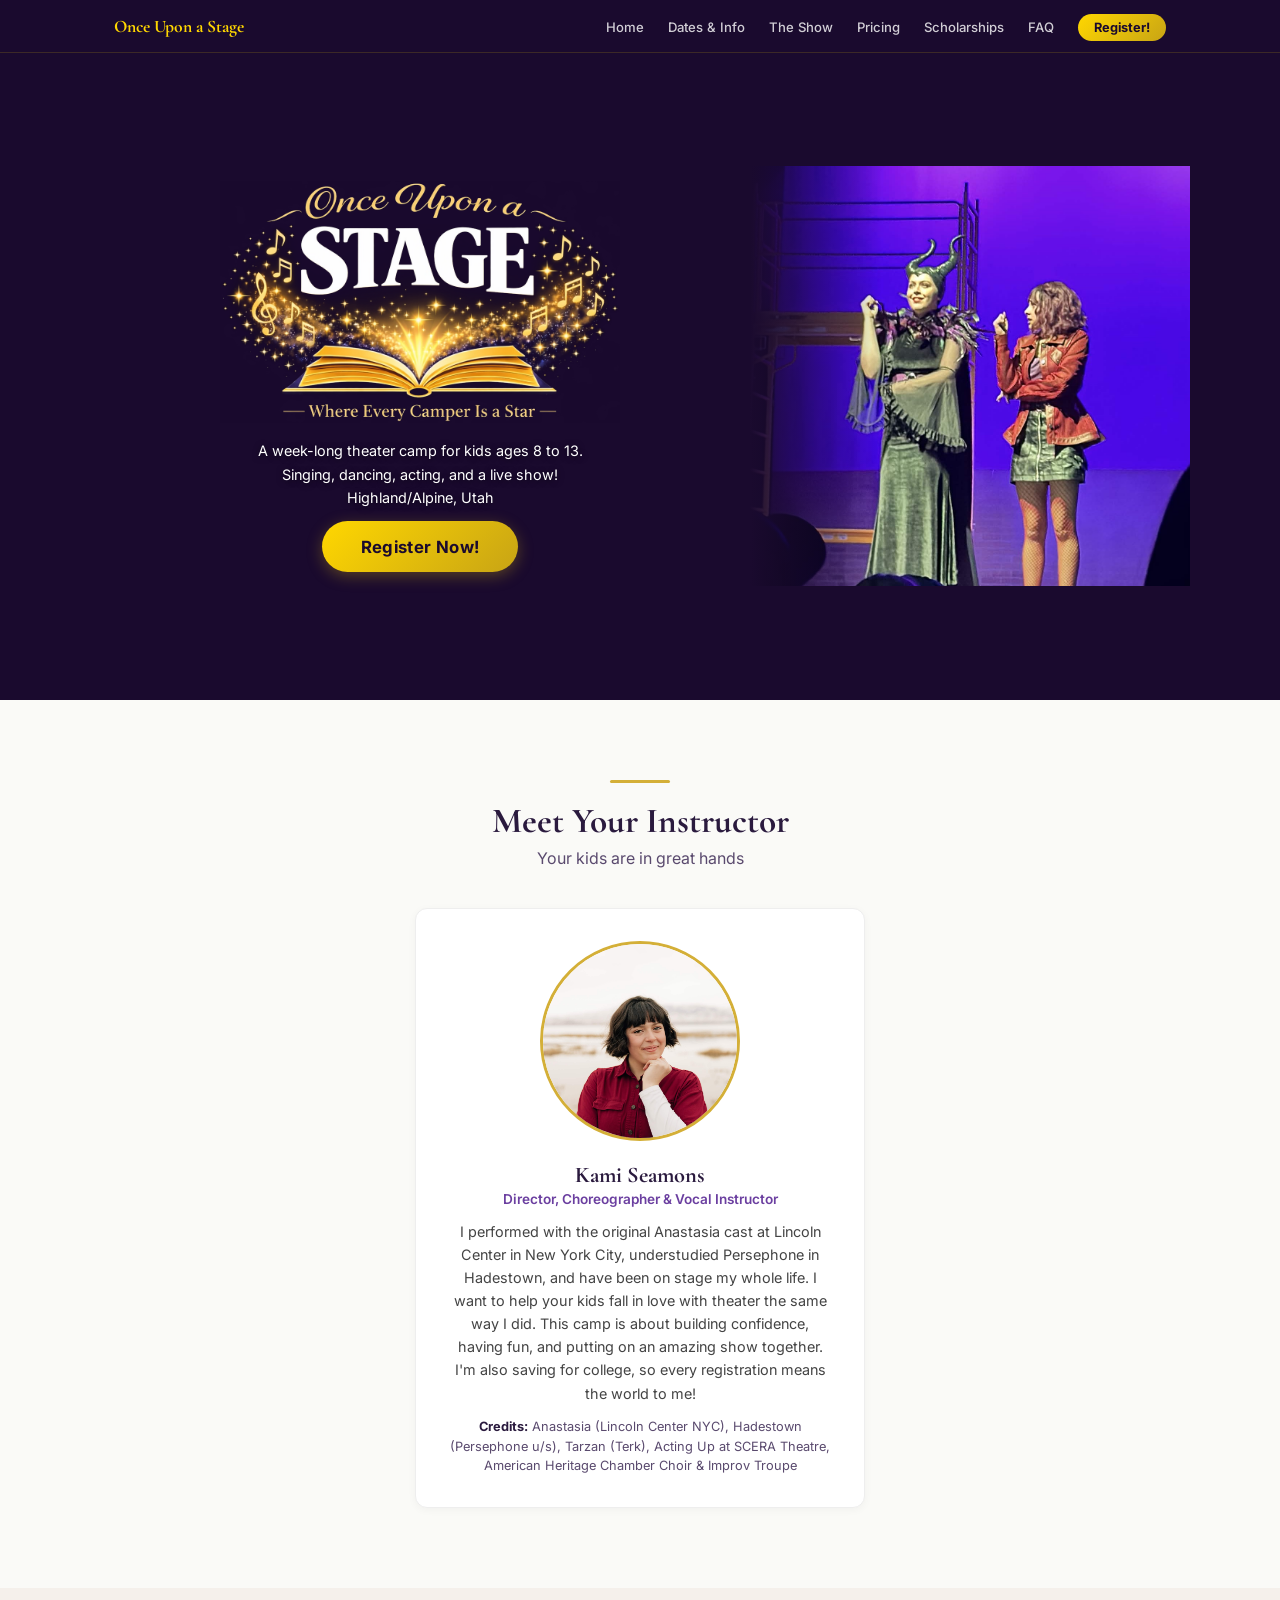
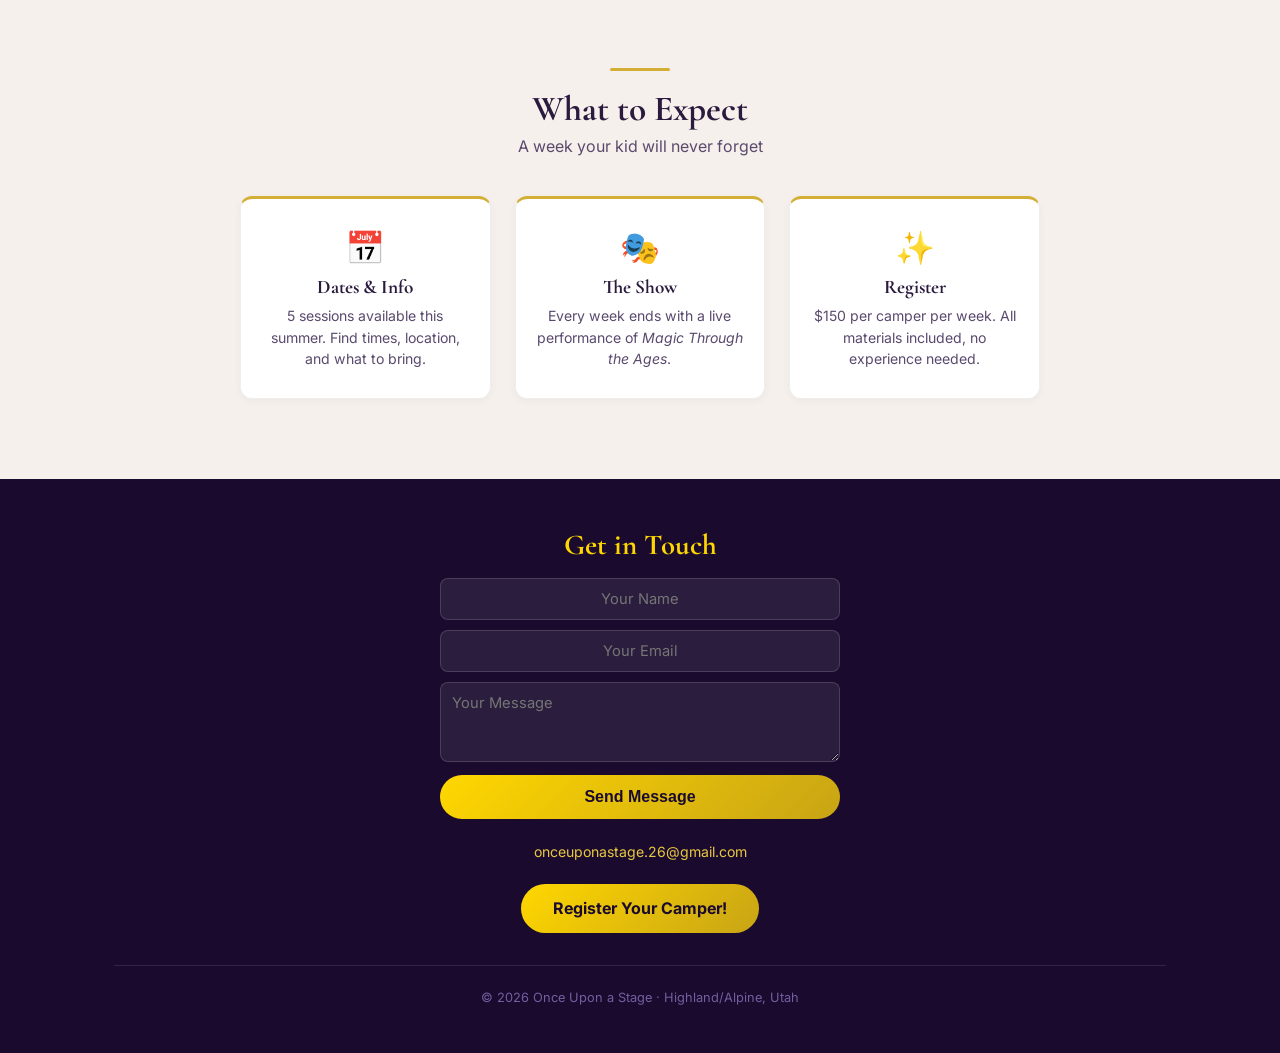
==== index.html @ 04fa3c26 "Add real forms: contact in footer, scholarship application" ====
<!DOCTYPE html>
<html lang="en">
<head>
<meta charset="UTF-8">
<meta name="viewport" content="width=device-width, initial-scale=1.0">
<title>Once Upon a Stage - Theater Camp for Kids</title>
<meta name="description" content="A week-long theater camp for kids ages 8-13 in Highland/Alpine, Utah. Singing, dancing, acting, and a live performance! Summer 2026.">
<link rel="icon" type="image/x-icon" href="/favicon.ico">
<link rel="apple-touch-icon" href="/apple-touch-icon.png">
<link rel="preconnect" href="https://fonts.googleapis.com">
<link rel="preconnect" href="https://fonts.gstatic.com" crossorigin>
<link href="https://fonts.googleapis.com/css2?family=Cormorant+Garamond:ital,wght@0,400;0,600;0,700;1,400&family=Inter:wght@400;500;600;700&display=swap" rel="stylesheet">
<link rel="stylesheet" href="styles.css">
</head>
<body>

<!-- NAV -->
<nav class="nav">
  <div class="nav-inner">
    <a href="index.html" class="nav-brand">Once Upon a Stage</a>
    <button class="nav-toggle" aria-label="Menu" onclick="document.querySelector('.nav-links').classList.toggle('open')">&#9776;</button>
    <ul class="nav-links"><li class="nav-close-li" style="display:none;"><button class="nav-close" onclick="document.querySelector('.nav-links').classList.remove('open')">&times;</button></li>
      <li><a href="index.html">Home</a></li>
      <li><a href="dates.html">Dates &amp; Info</a></li>
      <li><a href="show.html">The Show</a></li>
      <li><a href="register.html">Pricing</a></li>
      <li><a href="scholarships.html">Scholarships</a></li>
      <li><a href="faq.html">FAQ</a></li>
      <li><a href="https://forms.gle/SuDH2Sbjdi7FvH9w8" target="_blank" rel="noopener" class="nav-cta">Register!</a></li>
    </ul>
  </div>
</nav>

<!-- HERO -->
<section class="hero">
  <div class="hero-inner">
    <div class="hero-content">
      <img src="logo-v2.png" alt="Once Upon a Stage - Where Every Camper Is a Star" class="hero-logo">
      <p class="hero-subtitle">A week-long theater camp for kids ages 8 to 13.<br>Singing, dancing, acting, and a live show!<br>Highland/Alpine, Utah</p>
      <a href="https://forms.gle/SuDH2Sbjdi7FvH9w8" target="_blank" rel="noopener" class="btn-primary btn-gold">Register Now!</a>
    </div>
    <div class="hero-image"></div>
  </div>
</section>

<!-- MEET YOUR INSTRUCTORS -->
<section class="instructors-section" id="instructor">
  <div class="container">
    <hr class="section-rule">
    <h2 class="section-title">Meet Your Instructor</h2>
    <p class="section-subtitle">Your kids are in great hands</p>

    <div class="instructors-grid">
      <div class="instructor-card">
        <img src="kami.jpg" alt="Kami Seamons" class="instructor-photo">
        <h3>Kami Seamons</h3>
        <div class="headline">Director, Choreographer &amp; Vocal Instructor</div>
        <p class="bio">I performed with the original Anastasia cast at Lincoln Center in New York City, understudied Persephone in Hadestown, and have been on stage my whole life. I want to help your kids fall in love with theater the same way I did. This camp is about building confidence, having fun, and putting on an amazing show together. I'm also saving for college, so every registration means the world to me!</p>
        <p class="instructor-credits"><strong>Credits:</strong> Anastasia (Lincoln Center NYC), Hadestown (Persephone u/s), Tarzan (Terk), Acting Up at SCERA Theatre, American Heritage Chamber Choir &amp; Improv Troupe</p>
      </div>

    </div>
  </div>
</section>

<!-- OVERVIEW -->
<section class="overview-section">
  <div class="container">
    <hr class="section-rule">
    <h2 class="section-title">What to Expect</h2>
    <p class="section-subtitle">A week your kid will never forget</p>

    <div class="overview-grid">
      <a href="dates.html" class="overview-card">
        <div class="overview-icon">📅</div>
        <h3>Dates &amp; Info</h3>
        <p>5 sessions available this summer. Find times, location, and what to bring.</p>
      </a>
      <a href="show.html" class="overview-card">
        <div class="overview-icon">🎭</div>
        <h3>The Show</h3>
        <p>Every week ends with a live performance of <em>Magic Through the Ages</em>.</p>
      </a>
      <a href="register.html" class="overview-card">
        <div class="overview-icon">✨</div>
        <h3>Register</h3>
        <p>$150 per camper per week. All materials included, no experience needed.</p>
      </a>
    </div>
  </div>
</section>

<!-- FOOTER -->
<footer class="footer">
  <div class="container">
    <h2>Get in Touch</h2>

<form style="max-width:400px;margin:0 auto 1.5rem;" method="POST" action="https://formsubmit.co/onceuponastage.26@gmail.com">
      <input type="hidden" name="_subject" value="New Message - Once Upon a Stage">
      <input type="hidden" name="_next" value="https://kamistheater.com/success.html">
      <input type="hidden" name="_captcha" value="false">
      <input type="hidden" name="_template" value="table">
      <input type="text" name="name" placeholder="Your Name" required style="width:100%;padding:0.7rem;border:1px solid rgba(255,255,255,0.15);border-radius:8px;background:rgba(255,255,255,0.08);color:#fff;font-family:Inter,sans-serif;font-size:0.92rem;margin-bottom:0.6rem;text-align:center;">
      <input type="email" name="email" placeholder="Your Email" required style="width:100%;padding:0.7rem;border:1px solid rgba(255,255,255,0.15);border-radius:8px;background:rgba(255,255,255,0.08);color:#fff;font-family:Inter,sans-serif;font-size:0.92rem;margin-bottom:0.6rem;text-align:center;">
      <textarea name="message" placeholder="Your Message" required style="width:100%;padding:0.7rem;border:1px solid rgba(255,255,255,0.15);border-radius:8px;background:rgba(255,255,255,0.08);color:#fff;font-family:Inter,sans-serif;font-size:0.92rem;margin-bottom:0.6rem;min-height:80px;resize:vertical;"></textarea>
      <button type="submit" style="width:100%;padding:0.8rem;background:linear-gradient(135deg,var(--gold-glow),var(--gold));color:var(--purple-dark);font-weight:700;font-size:1rem;border:none;border-radius:50px;cursor:pointer;">Send Message</button>
    </form>
    <p style="font-size:0.88rem;"><a href="mailto:onceuponastage.26@gmail.com" style="color:var(--gold-light);text-decoration:none;">onceuponastage.26@gmail.com</a></p>

    <div class="footer-cta">
      <a href="https://forms.gle/SuDH2Sbjdi7FvH9w8" target="_blank" rel="noopener">Register Your Camper!</a>
    </div>
    <div class="footer-bottom">
      &copy; 2026 Once Upon a Stage &middot; Highland/Alpine, Utah
    </div>
  </div>
</footer>

<script>
  document.querySelectorAll('.nav-links a').forEach(a => {
    a.addEventListener('click', () => {
      document.querySelector('.nav-links').classList.remove('open');
    });
  });
</script>

</body>
</html>
---- styles.css ----
:root {
    --purple-dark: #1a0a2e;
    --purple-mid: #2d1b69;
    --purple-accent: #6b3fa0;
    --purple-light: #f3eef8;
    --gold: #c8a415;
    --gold-light: #e8c840;
    --gold-glow: #ffd700;
    --gold-muted: #d4af37;
    --cream: #FAFAF7;
    --cream-alt: #f5f0eb;
    --text-dark: #2a1a3e;
    --text-mid: #5a4a6e;
    --text-body: #444;
    --radius: 12px;
  }

  * { margin: 0; padding: 0; box-sizing: border-box; }
  html { scroll-behavior: smooth; }

  body {
    font-family: 'Inter', -apple-system, sans-serif;
    color: var(--text-body);
    background: var(--cream);
    overflow-x: hidden;
  }

  .container {
    max-width: 1100px;
    margin: 0 auto;
    padding: 0 24px;
  }

  /* ── NAV ── */
  .nav {
    position: sticky;
    top: 0;
    z-index: 100;
    background: var(--purple-dark);
    border-bottom: 1px solid rgba(255,215,0,0.15);
  }

  .nav-inner {
    max-width: 1100px;
    margin: 0 auto;
    padding: 0 24px;
    display: flex;
    align-items: center;
    justify-content: space-between;
    height: 52px;
  }

  .nav-brand {
    font-family: 'Cormorant Garamond', serif;
    font-size: 1.1rem;
    font-weight: 700;
    color: var(--gold-glow);
    text-decoration: none;
    white-space: nowrap;
  }

  .nav-links {
    display: flex;
    gap: 1.5rem;
    align-items: center;
    list-style: none;
  }

  .nav-links a {
    color: rgba(255,255,255,0.8);
    text-decoration: none;
    font-size: 0.82rem;
    font-weight: 500;
    transition: color 0.2s;
    white-space: nowrap;
  }

  .nav-links a:hover {
    color: var(--gold-glow);
  }

  .nav-links .nav-cta {
    background: linear-gradient(135deg, var(--gold-glow), var(--gold));
    color: var(--purple-dark);
    font-weight: 700;
    padding: 0.4rem 1rem;
    border-radius: 50px;
    font-size: 0.8rem;
  }

  .nav-links .nav-cta:hover {
    color: var(--purple-dark);
  }

  .nav-toggle {
    display: none;
    background: none;
    border: none;
    color: var(--gold-glow);
    font-size: 1.4rem;
    cursor: pointer;
    padding: 0.2rem;
  }

  .nav-overlay {
    display: none;
    position: fixed;
    inset: 0;
    background: rgba(0,0,0,0.7);
    z-index: 98;
  }

  .nav-overlay.open { display: block; }

  @media (max-width: 700px) {
    .nav-toggle { display: block; }

    .nav-links {
      display: none;
      position: fixed;
      top: 0;
      left: 0;
      right: 0;
      bottom: 0;
      background: rgba(26, 10, 46, 0.85);
      backdrop-filter: blur(8px);
      -webkit-backdrop-filter: blur(8px);
      flex-direction: column;
      justify-content: center;
      align-items: center;
      gap: 1.5rem;
      z-index: 99;
      padding: 2rem;
    }

    .nav-links.open { display: flex; }

    .nav-links a {
      font-family: 'Cormorant Garamond', serif;
      font-size: 1.6rem;
      font-weight: 700;
      color: var(--gold-glow);
      letter-spacing: 0.04em;
    }

    .nav-links a:hover {
      color: #fff;
    }

    .nav-links .nav-cta {
      font-family: 'Inter', sans-serif;
      font-size: 1.1rem;
      padding: 0.8rem 2rem;
      margin-top: 0.5rem;
    }

    .nav-close-li { display: block !important; }

    .nav-close {
      position: absolute;
      top: 1rem;
      right: 1.5rem;
      background: none;
      border: none;
      color: var(--gold-glow);
      font-size: 2rem;
      cursor: pointer;
    }
  }

  /* ── HERO ── */
  .hero {
    background: var(--purple-dark);
    overflow: hidden;
  }

  .hero-inner {
    max-width: 1100px;
    margin: 0 auto;
    display: flex;
    align-items: center;
    min-height: 420px;
  }

  .hero-content {
    flex: 1;
    padding: 3rem 2rem;
    text-align: center;
  }

  .hero-image {
    flex: 0 0 40%;
    min-height: 420px;
    background: url('hero-lights.jpg') center 20%/cover no-repeat;
    position: relative;
  }

  .hero-image::before {
    content: '';
    position: absolute;
    inset: 0;
    background: linear-gradient(to right, var(--purple-dark) 0%, transparent 30%);
  }

  .hero-logo {
    max-width: 400px;
    width: 85%;
    margin-bottom: 0.8rem;
  }

  .hero-subtitle {
    font-size: 0.9rem;
    color: #fff;
    text-shadow: 0 1px 6px rgba(0,0,0,0.6);
    max-width: 420px;
    margin: 0 auto 0.8rem;
    line-height: 1.6;
  }

  .btn-primary {
    display: inline-block;
    font-size: 1.05rem;
    font-weight: 700;
    padding: 0.95rem 2.4rem;
    border-radius: 50px;
    text-decoration: none;
    transition: transform 0.2s, box-shadow 0.2s, background 0.2s;
    letter-spacing: 0.02em;
  }

  .btn-gold {
    background: linear-gradient(135deg, var(--gold-glow) 0%, var(--gold) 100%);
    color: var(--purple-dark);
    box-shadow: 0 4px 15px rgba(200,164,21,0.35);
  }

  .btn-gold:hover {
    transform: translateY(-2px);
    box-shadow: 0 6px 25px rgba(200,164,21,0.45);
    background: linear-gradient(135deg, var(--gold-light) 0%, var(--gold-glow) 100%);
  }

  .btn-purple {
    background: var(--purple-mid);
    color: #fff;
    box-shadow: 0 4px 15px rgba(45,27,105,0.3);
  }

  .btn-purple:hover {
    transform: translateY(-2px);
    box-shadow: 0 6px 25px rgba(45,27,105,0.4);
    background: var(--purple-accent);
  }

  /* ── SECTION SHARED ── */
  section { padding: 5rem 0; }

  .section-rule {
    width: 60px;
    height: 3px;
    background: var(--gold-muted);
    margin: 0 auto 1rem;
    border: none;
    border-radius: 2px;
  }

  .section-title {
    font-family: 'Cormorant Garamond', serif;
    font-size: 2.2rem;
    font-weight: 700;
    color: var(--text-dark);
    text-align: center;
    margin-bottom: 0.4rem;
  }

  .section-subtitle {
    text-align: center;
    color: var(--text-mid);
    font-size: 1rem;
    margin-bottom: 2.5rem;
  }

  .section-cta {
    text-align: center;
    margin-top: 2.5rem;
  }

  /* ── MEET YOUR INSTRUCTORS ── */
  .instructors-section { background: var(--cream); }

  .instructors-grid {
    display: grid;
    grid-template-columns: 1fr;
    gap: 2rem;
    max-width: 450px;
    margin: 0 auto;
  }

  .instructor-card {
    background: #fff;
    border-radius: var(--radius);
    padding: 2rem;
    text-align: center;
    border: 1px solid #eee;
    box-shadow: 0 2px 8px rgba(0,0,0,0.04);
  }

  .instructor-photo {
    width: 200px;
    height: 200px;
    border-radius: 50%;
    border: 3px solid var(--gold-muted);
    margin: 0 auto 1rem;
    object-fit: cover;
    object-position: center 20%;
  }

  .instructor-photo-placeholder {
    width: 120px;
    height: 120px;
    border-radius: 50%;
    border: 3px solid var(--gold-muted);
    margin: 0 auto 1rem;
    background: var(--purple-light);
    display: flex;
    align-items: center;
    justify-content: center;
    font-size: 2.5rem;
    color: var(--purple-accent);
  }

  .instructor-card h3 {
    font-family: 'Cormorant Garamond', serif;
    font-size: 1.4rem;
    font-weight: 700;
    color: var(--text-dark);
    margin-bottom: 0.2rem;
  }

  .instructor-card .headline {
    font-size: 0.85rem;
    font-weight: 600;
    color: var(--purple-accent);
    margin-bottom: 0.8rem;
  }

  .instructor-card .bio {
    font-size: 0.9rem;
    color: var(--text-body);
    line-height: 1.6;
    margin-bottom: 0.8rem;
  }

  .instructor-credits {
    font-size: 0.8rem;
    color: var(--text-mid);
    line-height: 1.5;
  }

  .instructor-credits strong { color: var(--text-dark); }

  /* ── DATES ── */
  .dates-section {
    background: var(--purple-dark);
    color: #fff;
  }

  .dates-section .section-title { color: #fff; }
  .dates-section .section-subtitle { color: #c8b0e8; }

  .dates-grid {
    display: grid;
    grid-template-columns: repeat(5, 1fr);
    gap: 0.8rem;
    max-width: 950px;
    margin: 0 auto 2rem;
  }

  .date-card {
    background: rgba(255,255,255,0.06);
    border: 1px solid rgba(255,215,0,0.15);
    border-radius: var(--radius);
    padding: 1.1rem 0.8rem;
    text-align: center;
  }

  .date-card .session {
    font-size: 0.72rem;
    font-weight: 600;
    text-transform: uppercase;
    letter-spacing: 0.1em;
    color: var(--gold-light);
    margin-bottom: 0.3rem;
  }

  .date-card .dates {
    font-family: 'Cormorant Garamond', serif;
    font-size: 1.3rem;
    font-weight: 700;
    color: #fff;
    margin-bottom: 0.2rem;
  }

  .date-card .day-range {
    font-size: 0.82rem;
    color: #c8b0e8;
  }

  .spots {
    display: inline-block;
    margin-top: 0.5rem;
    font-size: 0.75rem;
    font-weight: 600;
    padding: 0.2rem 0.6rem;
    border-radius: 50px;
  }

  .spots.available {
    background: rgba(72,199,142,0.15);
    color: #48c78e;
    border: 1px solid rgba(72,199,142,0.3);
  }

  .spots.low {
    background: rgba(255,183,77,0.15);
    color: #ffb74d;
    border: 1px solid rgba(255,183,77,0.3);
  }

  .spots.full {
    background: rgba(255,99,99,0.15);
    color: #ff6363;
    border: 1px solid rgba(255,99,99,0.3);
  }

  .dates-info {
    text-align: center;
    color: #c8b0e8;
    font-size: 0.95rem;
    line-height: 1.7;
    margin-bottom: 2rem;
  }

  .dates-info strong { color: var(--gold-light); }

  .dates-section .section-cta { margin-top: 0; }

  /* ── WHAT THEY LEARN ── */
  .learn-section { background: var(--cream); }

  .learn-grid {
    display: grid;
    grid-template-columns: repeat(4, 1fr);
    gap: 1.5rem;
  }

  .learn-card {
    background: #fff;
    border-radius: var(--radius);
    padding: 1.8rem 1.2rem;
    text-align: center;
    border: 1px solid #eee;
    box-shadow: 0 2px 8px rgba(0,0,0,0.04);
    border-top: 3px solid var(--gold-muted);
  }

  .learn-icon {
    margin-bottom: 0.8rem;
    display: flex;
    justify-content: center;
  }

  .learn-icon svg {
    width: 48px;
    height: 48px;
  }

  .learn-card h3 {
    font-family: 'Cormorant Garamond', serif;
    font-size: 1.2rem;
    font-weight: 700;
    color: var(--text-dark);
    margin-bottom: 0.4rem;
  }

  .learn-card p {
    font-size: 0.88rem;
    color: var(--text-mid);
    line-height: 1.5;
  }

  /* ── THE SHOW ── */
  .show-section { background: var(--cream-alt); }

  .show-box {
    background: #fff;
    border-radius: 16px;
    padding: 2.5rem;
    text-align: center;
    box-shadow: 0 2px 12px rgba(0,0,0,0.05);
    max-width: 700px;
    margin: 0 auto;
    border: 1px solid #eee;
  }

  .show-box h3 {
    font-family: 'Cormorant Garamond', serif;
    font-size: 1.5rem;
    color: var(--text-dark);
    margin-bottom: 0.2rem;
  }

  .show-box .show-name {
    font-family: 'Cormorant Garamond', serif;
    font-style: italic;
    font-size: 1.8rem;
    font-weight: 700;
    color: var(--gold-muted);
    margin-bottom: 1rem;
    letter-spacing: 0.03em;
  }

  .show-box p {
    color: var(--text-body);
    line-height: 1.7;
    font-size: 0.95rem;
    margin-bottom: 1rem;
    max-width: 550px;
    margin-left: auto;
    margin-right: auto;
  }

  .show-songs {
    display: grid;
    grid-template-columns: repeat(3, auto);
    justify-content: center;
    gap: 0.5rem;
    margin-top: 1.2rem;
  }

  .show-songs-last-row {
    grid-column: 1 / -1;
    display: flex;
    justify-content: center;
    gap: 0.5rem;
  }

  .song-tag {
    background: var(--purple-light);
    color: var(--purple-accent);
    font-size: 0.8rem;
    font-weight: 600;
    padding: 0.4rem 0.9rem;
    border-radius: 50px;
    border: 1px solid rgba(107,63,160,0.15);
    white-space: nowrap;
  }

  /* ── PRICING ── */
  .pricing-section {
    background: var(--cream);
    text-align: center;
  }

  .price-box {
    background: #fff;
    border-radius: 16px;
    padding: 2.5rem;
    box-shadow: 0 2px 12px rgba(0,0,0,0.05);
    max-width: 480px;
    margin: 0 auto 2rem;
    border: 1px solid #eee;
    border-top: 3px solid var(--gold-muted);
  }

  .price-amount {
    font-family: 'Cormorant Garamond', serif;
    font-size: 4rem;
    font-weight: 700;
    color: var(--gold-muted);
    line-height: 1;
    margin-bottom: 0.3rem;
  }

  .price-per {
    font-size: 0.95rem;
    color: var(--text-mid);
    margin-bottom: 1.2rem;
  }

  .price-detail {
    font-size: 0.9rem;
    color: var(--text-body);
    background: var(--cream);
    padding: 0.8rem 1.2rem;
    border-radius: 8px;
    margin-bottom: 1.5rem;
    border: 1px solid #eee;
    line-height: 1.6;
  }

  .price-includes {
    text-align: center;
    list-style: none;
    margin-bottom: 1.5rem;
  }

  .price-includes li {
    font-size: 0.92rem;
    color: var(--text-body);
    padding: 0.4rem 0;
    padding-left: 1.5rem;
    position: relative;
  }

  .price-includes li::before {
    content: '\2713';
    position: absolute;
    left: 0;
    color: var(--gold-muted);
    font-weight: 700;
  }

  /* ── SCHOLARSHIPS ── */
  .scholarship-section { background: var(--cream); }

  .scholarship-box {
    background: #fff;
    border-radius: 16px;
    padding: 2.5rem;
    text-align: center;
    box-shadow: 0 2px 12px rgba(0,0,0,0.05);
    max-width: 650px;
    margin: 0 auto;
    border: 1px solid #eee;
    border-top: 3px solid var(--gold-muted);
  }

  .scholarship-box h3 {
    font-family: 'Cormorant Garamond', serif;
    font-size: 1.4rem;
    font-weight: 700;
    color: var(--text-dark);
    margin-bottom: 0.8rem;
  }

  .scholarship-box p {
    color: var(--text-body);
    line-height: 1.7;
    font-size: 0.95rem;
    margin-bottom: 1rem;
    max-width: 550px;
    margin-left: auto;
    margin-right: auto;
  }

  .scholarship-box .venmo-handle {
    font-weight: 700;
    color: var(--purple-accent);
    font-size: 1.05rem;
  }

  .scholarship-divider {
    width: 40px;
    height: 2px;
    background: var(--gold-muted);
    margin: 2rem auto;
    border: none;
  }

  .scholarship-form {
    max-width: 500px;
    margin: 0 auto;
    text-align: center;
  }

  .scholarship-form h3 {
    font-family: 'Cormorant Garamond', serif;
    font-size: 1.3rem;
    font-weight: 700;
    color: var(--text-dark);
    text-align: center;
    margin-bottom: 0.5rem;
  }

  .scholarship-form .form-note {
    text-align: center;
    font-size: 0.88rem;
    color: var(--text-mid);
    margin-bottom: 1.2rem;
    line-height: 1.5;
  }

  .scholarship-form label {
    display: block;
    font-size: 0.82rem;
    font-weight: 600;
    color: var(--text-dark);
    margin-bottom: 0.3rem;
  }

  .scholarship-form input,
  .scholarship-form select,
  .scholarship-form textarea {
    width: 100%;
    padding: 0.7rem 0.9rem;
    border: 1px solid #ddd;
    border-radius: 8px;
    background: #fff;
    color: var(--text-body);
    font-family: 'Inter', sans-serif;
    font-size: 0.92rem;
    margin-bottom: 0.8rem;
    transition: border-color 0.2s;
  }

  .scholarship-form input:focus,
  .scholarship-form select:focus,
  .scholarship-form textarea:focus {
    outline: none;
    border-color: var(--purple-accent);
  }

  .scholarship-form textarea {
    min-height: 80px;
    resize: vertical;
  }

  .scholarship-form button {
    display: inline-block;
    background: var(--purple-mid);
    color: #fff;
    font-size: 1rem;
    font-weight: 700;
    padding: 0.8rem 2rem;
    border-radius: 50px;
    border: none;
    cursor: pointer;
    transition: transform 0.2s, box-shadow 0.2s;
    box-shadow: 0 4px 15px rgba(45,27,105,0.3);
    width: 100%;
    margin-top: 0.3rem;
  }

  .scholarship-form button:hover {
    transform: translateY(-2px);
    box-shadow: 0 6px 25px rgba(45,27,105,0.4);
    background: var(--purple-accent);
  }

  .scholarship-form-fields {
    text-align: center;
    max-width: 400px;
    margin: 0 auto;
  }

  .scholarship-form-fields label {
    display: block;
    font-size: 0.82rem;
    font-weight: 600;
    color: var(--text-dark);
    margin-bottom: 0.3rem;
    text-align: center;
  }

  .scholarship-form-fields input,
  .scholarship-form-fields select,
  .scholarship-form-fields textarea {
    width: 100%;
    padding: 0.7rem 0.9rem;
    border: 1px solid #ddd;
    border-radius: 8px;
    background: #fff;
    color: var(--text-body);
    font-family: 'Inter', sans-serif;
    font-size: 0.92rem;
    margin-bottom: 0.8rem;
    text-align: center;
  }

  .scholarship-form-fields input:focus,
  .scholarship-form-fields select:focus,
  .scholarship-form-fields textarea:focus {
    outline: none;
    border-color: var(--purple-accent);
  }

  .scholarship-form-fields textarea {
    min-height: 80px;
    resize: vertical;
    text-align: left;
  }

  /* ── FAQ ── */
  .faq-section { background: var(--cream-alt); }

  .faq-list {
    max-width: 700px;
    margin: 0 auto;
  }

  .faq-item {
    border-bottom: 1px solid #e5e0d8;
    padding: 1.2rem 0;
  }

  .faq-item:last-child { border-bottom: none; }

  .faq-q {
    font-weight: 700;
    font-size: 1rem;
    color: var(--text-dark);
    cursor: pointer;
    display: flex;
    justify-content: space-between;
    align-items: center;
    user-select: none;
  }

  .faq-q::after {
    content: '+';
    font-size: 1.3rem;
    color: var(--gold-muted);
    font-weight: 700;
    transition: transform 0.2s;
    flex-shrink: 0;
    margin-left: 1rem;
  }

  .faq-item.open .faq-q::after { transform: rotate(45deg); }

  .faq-a {
    color: var(--text-body);
    line-height: 1.6;
    font-size: 0.92rem;
    max-height: 0;
    overflow: hidden;
    transition: max-height 0.3s ease, padding 0.3s ease;
  }

  .faq-item.open .faq-a {
    max-height: 300px;
    padding-top: 0.5rem;
  }

  /* ── FOOTER ── */
  .footer {
    background: var(--purple-dark);
    color: #fff;
    text-align: center;
    padding: 3rem 1.5rem;
  }

  .footer h2 {
    font-family: 'Cormorant Garamond', serif;
    font-size: 1.8rem;
    color: var(--gold-glow);
    margin-bottom: 1rem;
  }

  .footer p { color: #c8b0e8; font-size: 0.95rem; margin-bottom: 0.3rem; }
  .footer a { color: var(--gold-light); text-decoration: none; }
  .footer a:hover { text-decoration: underline; }

  .contact-form {
    max-width: 480px;
    margin: 0 auto 1.5rem;
    text-align: center;
  }

  .contact-form label {
    display: block;
    font-size: 0.82rem;
    font-weight: 600;
    color: var(--gold-light);
    margin-bottom: 0.3rem;
    letter-spacing: 0.03em;
  }

  .contact-form input,
  .contact-form textarea {
    width: 100%;
    padding: 0.7rem 0.9rem;
    border: 1px solid rgba(255,255,255,0.15);
    border-radius: 8px;
    background: rgba(255,255,255,0.08);
    color: #fff;
    font-family: 'Inter', sans-serif;
    font-size: 0.92rem;
    margin-bottom: 0.8rem;
    transition: border-color 0.2s;
  }

  .contact-form input:focus,
  .contact-form textarea:focus {
    outline: none;
    border-color: var(--gold-muted);
  }

  .contact-form input::placeholder,
  .contact-form textarea::placeholder {
    color: rgba(255,255,255,0.35);
  }

  .contact-form textarea {
    min-height: 100px;
    resize: vertical;
  }

  .contact-form button {
    display: inline-block;
    background: linear-gradient(135deg, var(--gold-glow) 0%, var(--gold) 100%);
    color: var(--purple-dark);
    font-size: 1rem;
    font-weight: 700;
    padding: 0.8rem 2rem;
    border-radius: 50px;
    border: none;
    cursor: pointer;
    transition: transform 0.2s, box-shadow 0.2s;
    box-shadow: 0 4px 15px rgba(200,164,21,0.3);
    width: 100%;
  }

  .contact-form button:hover {
    transform: translateY(-2px);
    box-shadow: 0 6px 25px rgba(200,164,21,0.4);
  }

  .footer-cta { margin-top: 1.5rem; }

  .footer-cta a {
    display: inline-block;
    background: linear-gradient(135deg, var(--gold-glow) 0%, var(--gold) 100%);
    color: var(--purple-dark);
    font-weight: 700;
    padding: 0.9rem 2rem;
    border-radius: 50px;
    text-decoration: none;
    transition: transform 0.2s;
  }

  .footer-cta a:hover { transform: translateY(-2px); }

  .footer-bottom {
    margin-top: 2rem;
    padding-top: 1.5rem;
    border-top: 1px solid rgba(255,255,255,0.1);
    font-size: 0.8rem;
    color: #7060a0;
  }

  /* ── OVERVIEW CARDS (Home page) ── */
  .overview-section { background: var(--cream-alt); }

  .overview-grid {
    display: grid;
    grid-template-columns: repeat(3, 1fr);
    gap: 1.5rem;
    max-width: 800px;
    margin: 0 auto;
  }

  .overview-card {
    background: #fff;
    border-radius: var(--radius);
    padding: 1.8rem 1.2rem;
    text-align: center;
    border: 1px solid #eee;
    box-shadow: 0 2px 8px rgba(0,0,0,0.04);
    border-top: 3px solid var(--gold-muted);
    text-decoration: none;
    color: inherit;
    transition: transform 0.2s, box-shadow 0.2s;
  }

  .overview-card:hover {
    transform: translateY(-3px);
    box-shadow: 0 6px 20px rgba(0,0,0,0.08);
  }

  .overview-card h3 {
    font-family: 'Cormorant Garamond', serif;
    font-size: 1.2rem;
    font-weight: 700;
    color: var(--text-dark);
    margin-bottom: 0.4rem;
  }

  .overview-card p {
    font-size: 0.88rem;
    color: var(--text-mid);
    line-height: 1.5;
  }

  .overview-icon {
    font-size: 2rem;
    margin-bottom: 0.5rem;
  }

  /* ── MOBILE ── */
  @media (max-width: 800px) {
    .learn-grid { grid-template-columns: 1fr 1fr; }
    .show-songs { grid-template-columns: repeat(2, auto); }
    .overview-grid { grid-template-columns: 1fr; max-width: 350px; }
  }

  @media (max-width: 700px) {
    .hero-inner { flex-direction: column-reverse; min-height: auto; }
    .hero-image { flex: none; width: 100%; height: 300px; background-position: center 25%; }
    .hero-image::before { background: linear-gradient(to top, var(--purple-dark) 0%, transparent 40%); }
    .hero-content { padding: 2rem 1rem 2.5rem; }
    section { padding: 3.5rem 0; }
    .show-box { padding: 1.5rem; }
    .price-box { padding: 1.5rem; }
  }

  @media (max-width: 520px) {
    .dates-grid { grid-template-columns: 1fr 1fr; max-width: 340px; margin-left: auto; margin-right: auto; }
    .learn-grid { grid-template-columns: 1fr; max-width: 350px; margin-left: auto; margin-right: auto; }
    .show-songs { grid-template-columns: 1fr; }
    .show-songs-last-row { flex-direction: column; align-items: center; }
  }
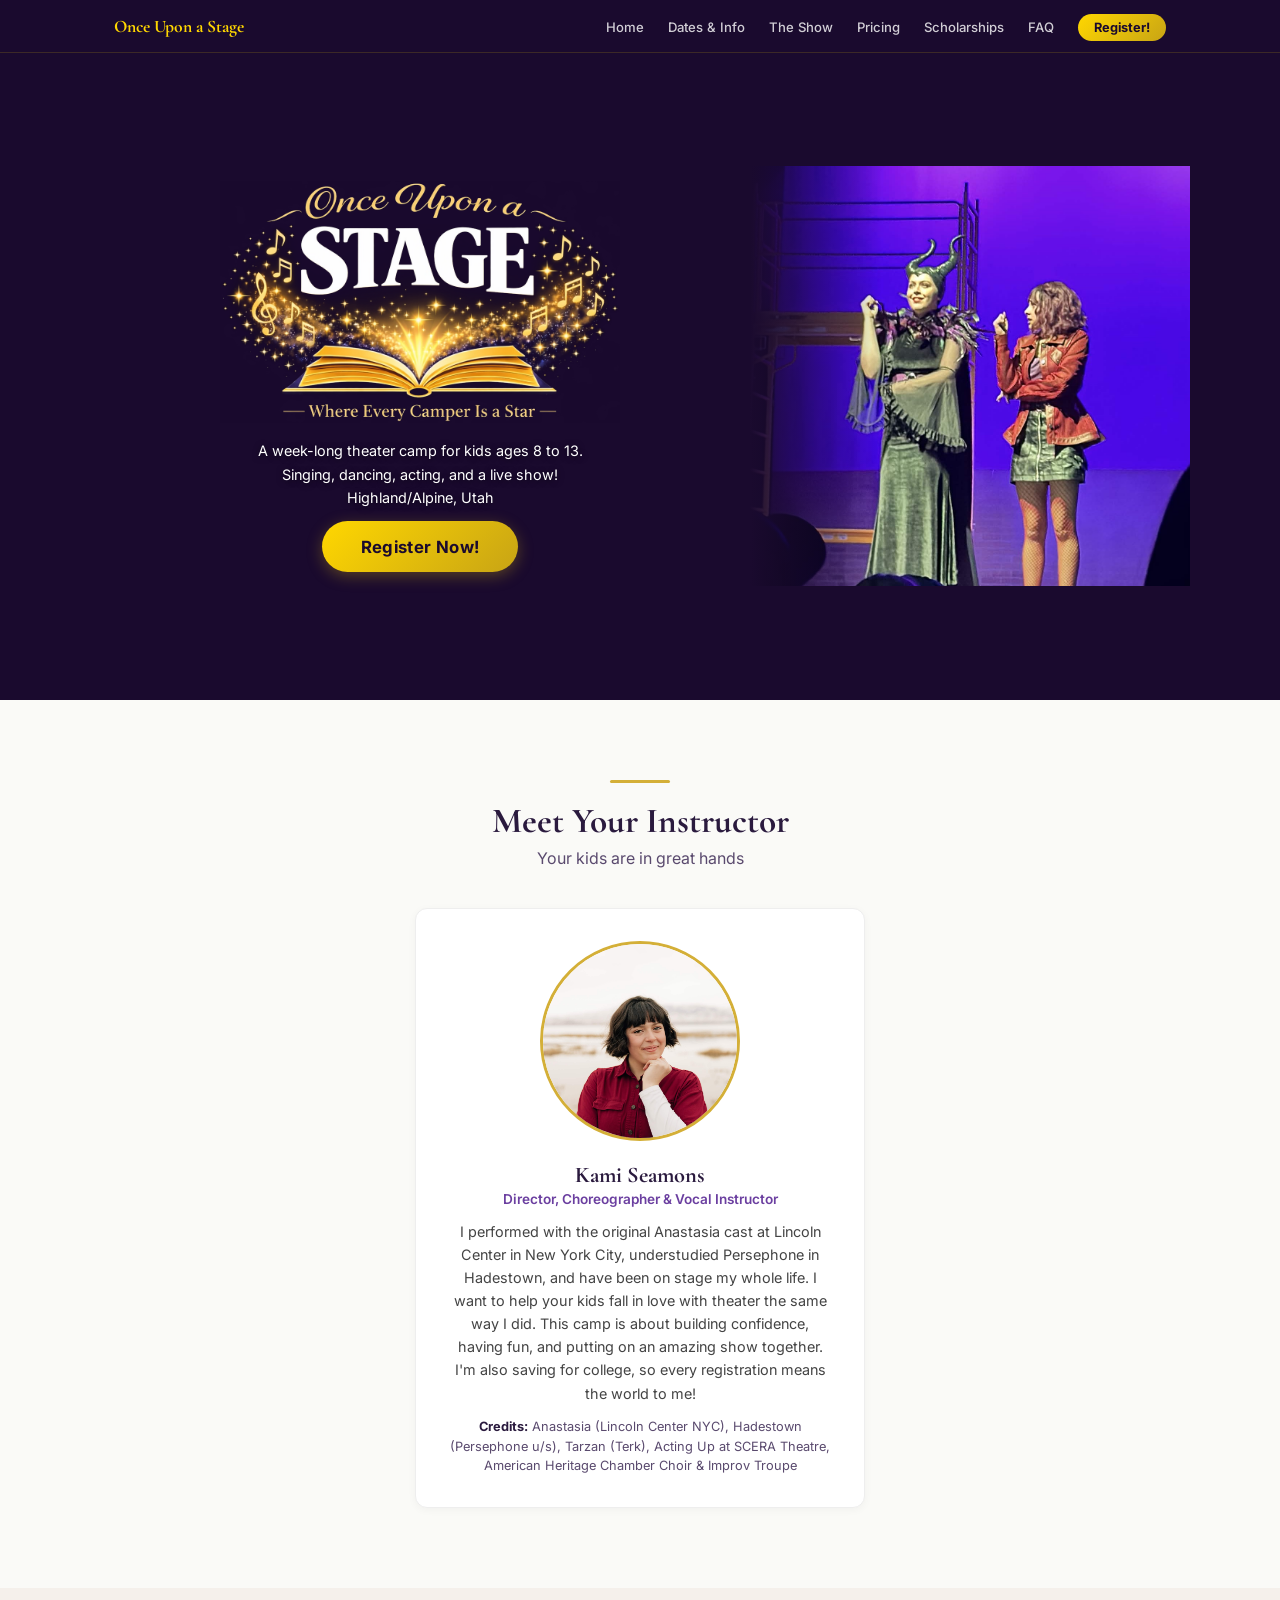
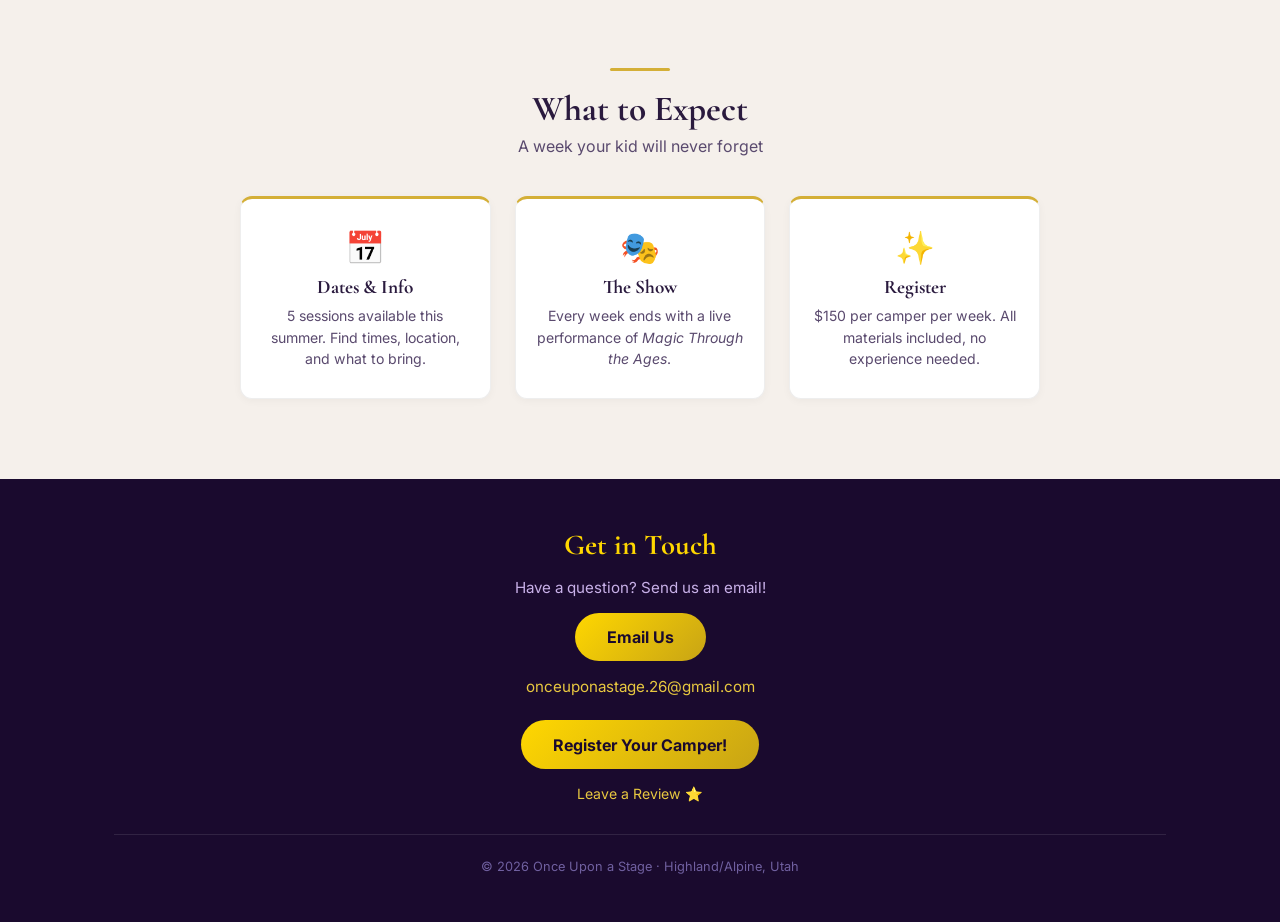
==== commit 19afbf44: "Remove broken formsubmit, email buttons for now, add Leave a Review" ====
--- a/index.html
+++ b/index.html
@@ -95,21 +95,15 @@
   <div class="container">
     <h2>Get in Touch</h2>
 
-<form style="max-width:400px;margin:0 auto 1.5rem;" method="POST" action="https://formsubmit.co/onceuponastage.26@gmail.com">
-      <input type="hidden" name="_subject" value="New Message - Once Upon a Stage">
-      <input type="hidden" name="_next" value="https://kamistheater.com/success.html">
-      <input type="hidden" name="_captcha" value="false">
-      <input type="hidden" name="_template" value="table">
-      <input type="text" name="name" placeholder="Your Name" required style="width:100%;padding:0.7rem;border:1px solid rgba(255,255,255,0.15);border-radius:8px;background:rgba(255,255,255,0.08);color:#fff;font-family:Inter,sans-serif;font-size:0.92rem;margin-bottom:0.6rem;text-align:center;">
-      <input type="email" name="email" placeholder="Your Email" required style="width:100%;padding:0.7rem;border:1px solid rgba(255,255,255,0.15);border-radius:8px;background:rgba(255,255,255,0.08);color:#fff;font-family:Inter,sans-serif;font-size:0.92rem;margin-bottom:0.6rem;text-align:center;">
-      <textarea name="message" placeholder="Your Message" required style="width:100%;padding:0.7rem;border:1px solid rgba(255,255,255,0.15);border-radius:8px;background:rgba(255,255,255,0.08);color:#fff;font-family:Inter,sans-serif;font-size:0.92rem;margin-bottom:0.6rem;min-height:80px;resize:vertical;"></textarea>
-      <button type="submit" style="width:100%;padding:0.8rem;background:linear-gradient(135deg,var(--gold-glow),var(--gold));color:var(--purple-dark);font-weight:700;font-size:1rem;border:none;border-radius:50px;cursor:pointer;">Send Message</button>
-    </form>
-    <p style="font-size:0.88rem;"><a href="mailto:onceuponastage.26@gmail.com" style="color:var(--gold-light);text-decoration:none;">onceuponastage.26@gmail.com</a></p>
+    <p style="color:#c8b0e8;font-size:0.95rem;margin-bottom:1rem;">Have a question? Send us an email!</p>
+    <a href="mailto:onceuponastage.26@gmail.com?subject=Question%20about%20Once%20Upon%20a%20Stage" style="display:inline-block;background:linear-gradient(135deg,var(--gold-glow),var(--gold));color:var(--purple-dark);font-weight:700;padding:0.9rem 2rem;border-radius:50px;text-decoration:none;font-size:1rem;margin-bottom:0.5rem;">Email Us</a>
+    <p style="margin-top:0.5rem;"><a href="mailto:onceuponastage.26@gmail.com" style="color:var(--gold-light);text-decoration:none;">onceuponastage.26@gmail.com</a></p>
 
     <div class="footer-cta">
       <a href="https://forms.gle/SuDH2Sbjdi7FvH9w8" target="_blank" rel="noopener">Register Your Camper!</a>
     </div>
+    <p style="margin-top:1rem;font-size:0.88rem;"><a href="mailto:onceuponastage.26@gmail.com?subject=Review%20-%20Once%20Upon%20a%20Stage" style="color:var(--gold-light);text-decoration:none;">Leave a Review ⭐</a></p>
+
     <div class="footer-bottom">
       &copy; 2026 Once Upon a Stage &middot; Highland/Alpine, Utah
     </div>
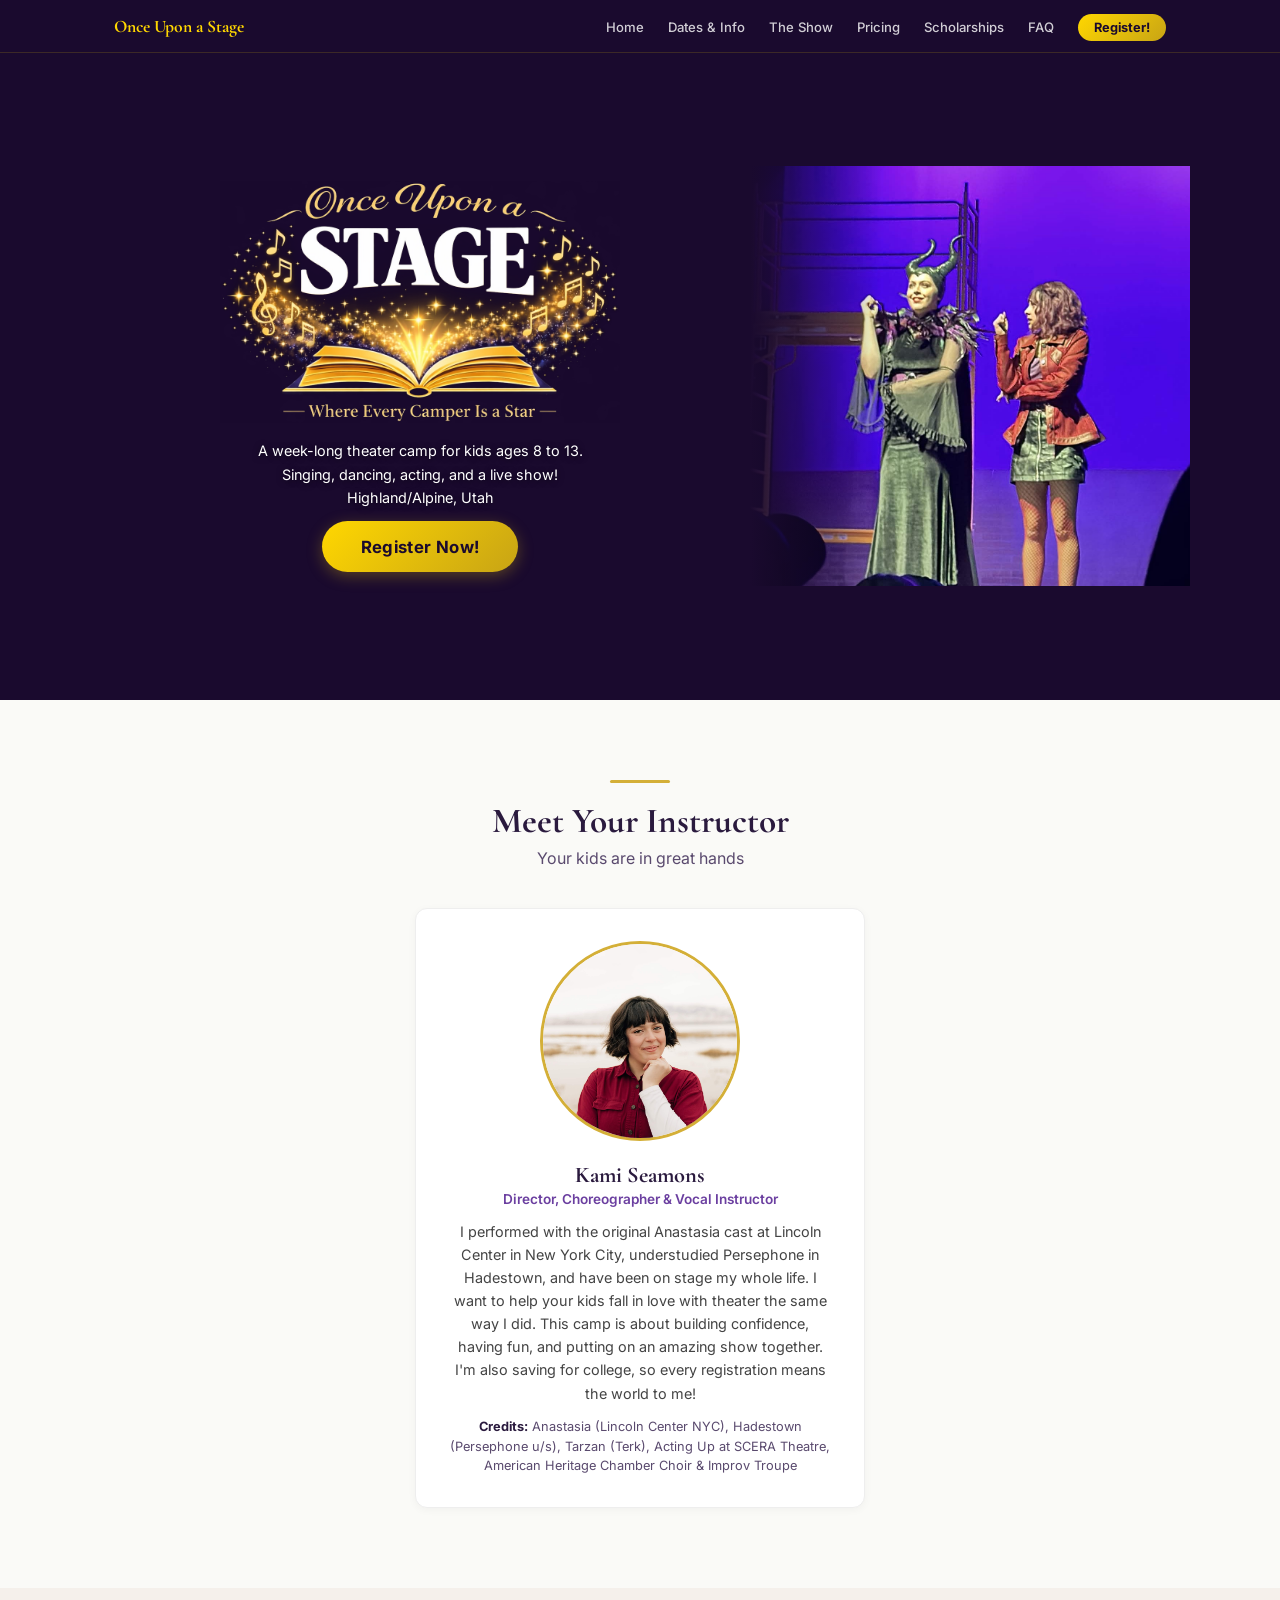
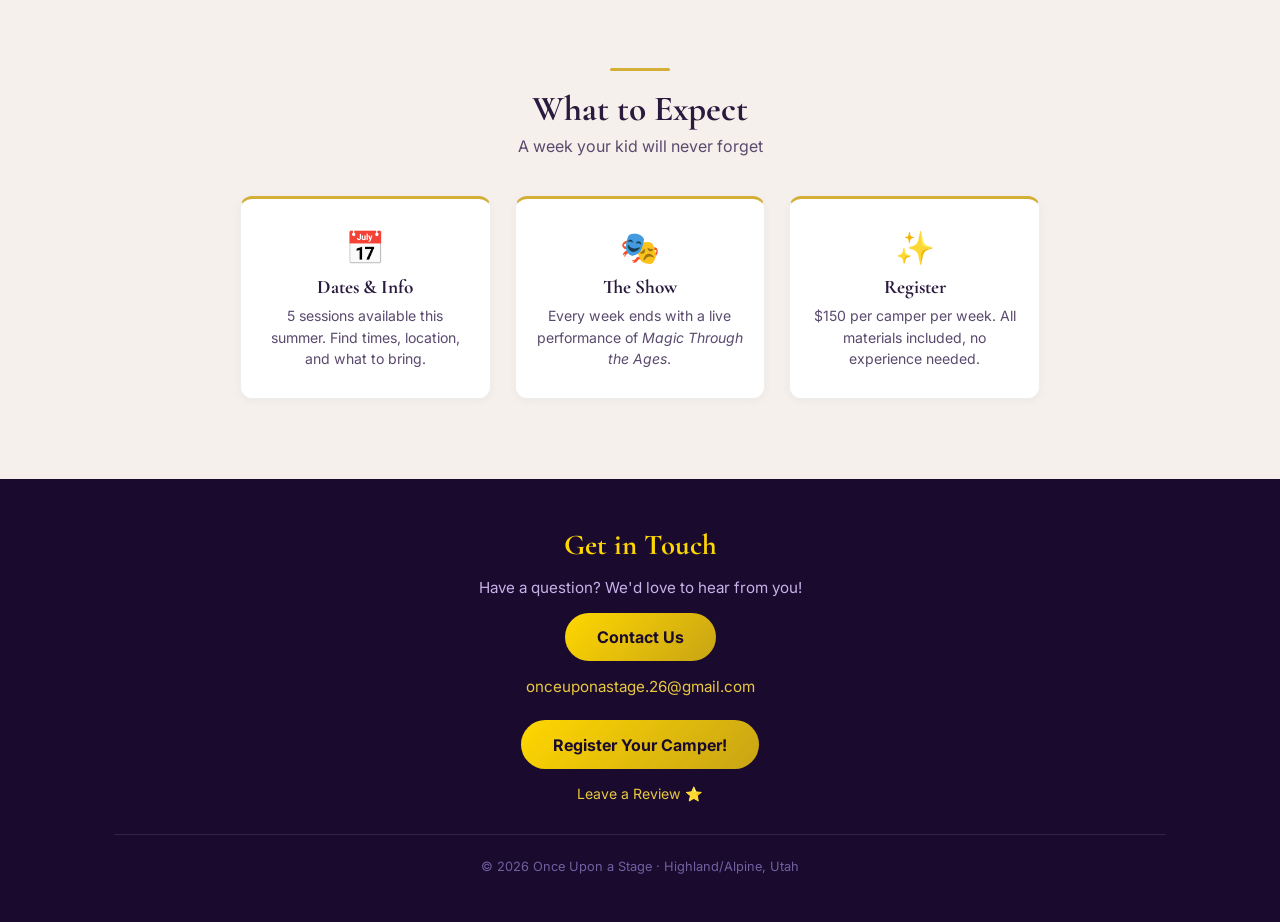
==== commit f4f293ee: "Google Forms: contact, scholarship, and review links" ====
--- a/index.html
+++ b/index.html
@@ -95,14 +95,14 @@
   <div class="container">
     <h2>Get in Touch</h2>
 
-    <p style="color:#c8b0e8;font-size:0.95rem;margin-bottom:1rem;">Have a question? Send us an email!</p>
-    <a href="mailto:onceuponastage.26@gmail.com?subject=Question%20about%20Once%20Upon%20a%20Stage" style="display:inline-block;background:linear-gradient(135deg,var(--gold-glow),var(--gold));color:var(--purple-dark);font-weight:700;padding:0.9rem 2rem;border-radius:50px;text-decoration:none;font-size:1rem;margin-bottom:0.5rem;">Email Us</a>
+    <p style="color:#c8b0e8;font-size:0.95rem;margin-bottom:1rem;">Have a question? We'd love to hear from you!</p>
+    <a href="https://forms.gle/LcSS1Jv2EmkgkbcQ7" target="_blank" rel="noopener" style="display:inline-block;background:linear-gradient(135deg,var(--gold-glow),var(--gold));color:var(--purple-dark);font-weight:700;padding:0.9rem 2rem;border-radius:50px;text-decoration:none;font-size:1rem;margin-bottom:0.5rem;">Contact Us</a>
     <p style="margin-top:0.5rem;"><a href="mailto:onceuponastage.26@gmail.com" style="color:var(--gold-light);text-decoration:none;">onceuponastage.26@gmail.com</a></p>
 
     <div class="footer-cta">
       <a href="https://forms.gle/SuDH2Sbjdi7FvH9w8" target="_blank" rel="noopener">Register Your Camper!</a>
     </div>
-    <p style="margin-top:1rem;font-size:0.88rem;"><a href="mailto:onceuponastage.26@gmail.com?subject=Review%20-%20Once%20Upon%20a%20Stage" style="color:var(--gold-light);text-decoration:none;">Leave a Review ⭐</a></p>
+    <p style="margin-top:1rem;font-size:0.88rem;"><a href="https://forms.gle/nU7vLeLa5uCGHQM56" target="_blank" rel="noopener" style="color:var(--gold-light);text-decoration:none;">Leave a Review ⭐</a></p>
 
     <div class="footer-bottom">
       &copy; 2026 Once Upon a Stage &middot; Highland/Alpine, Utah
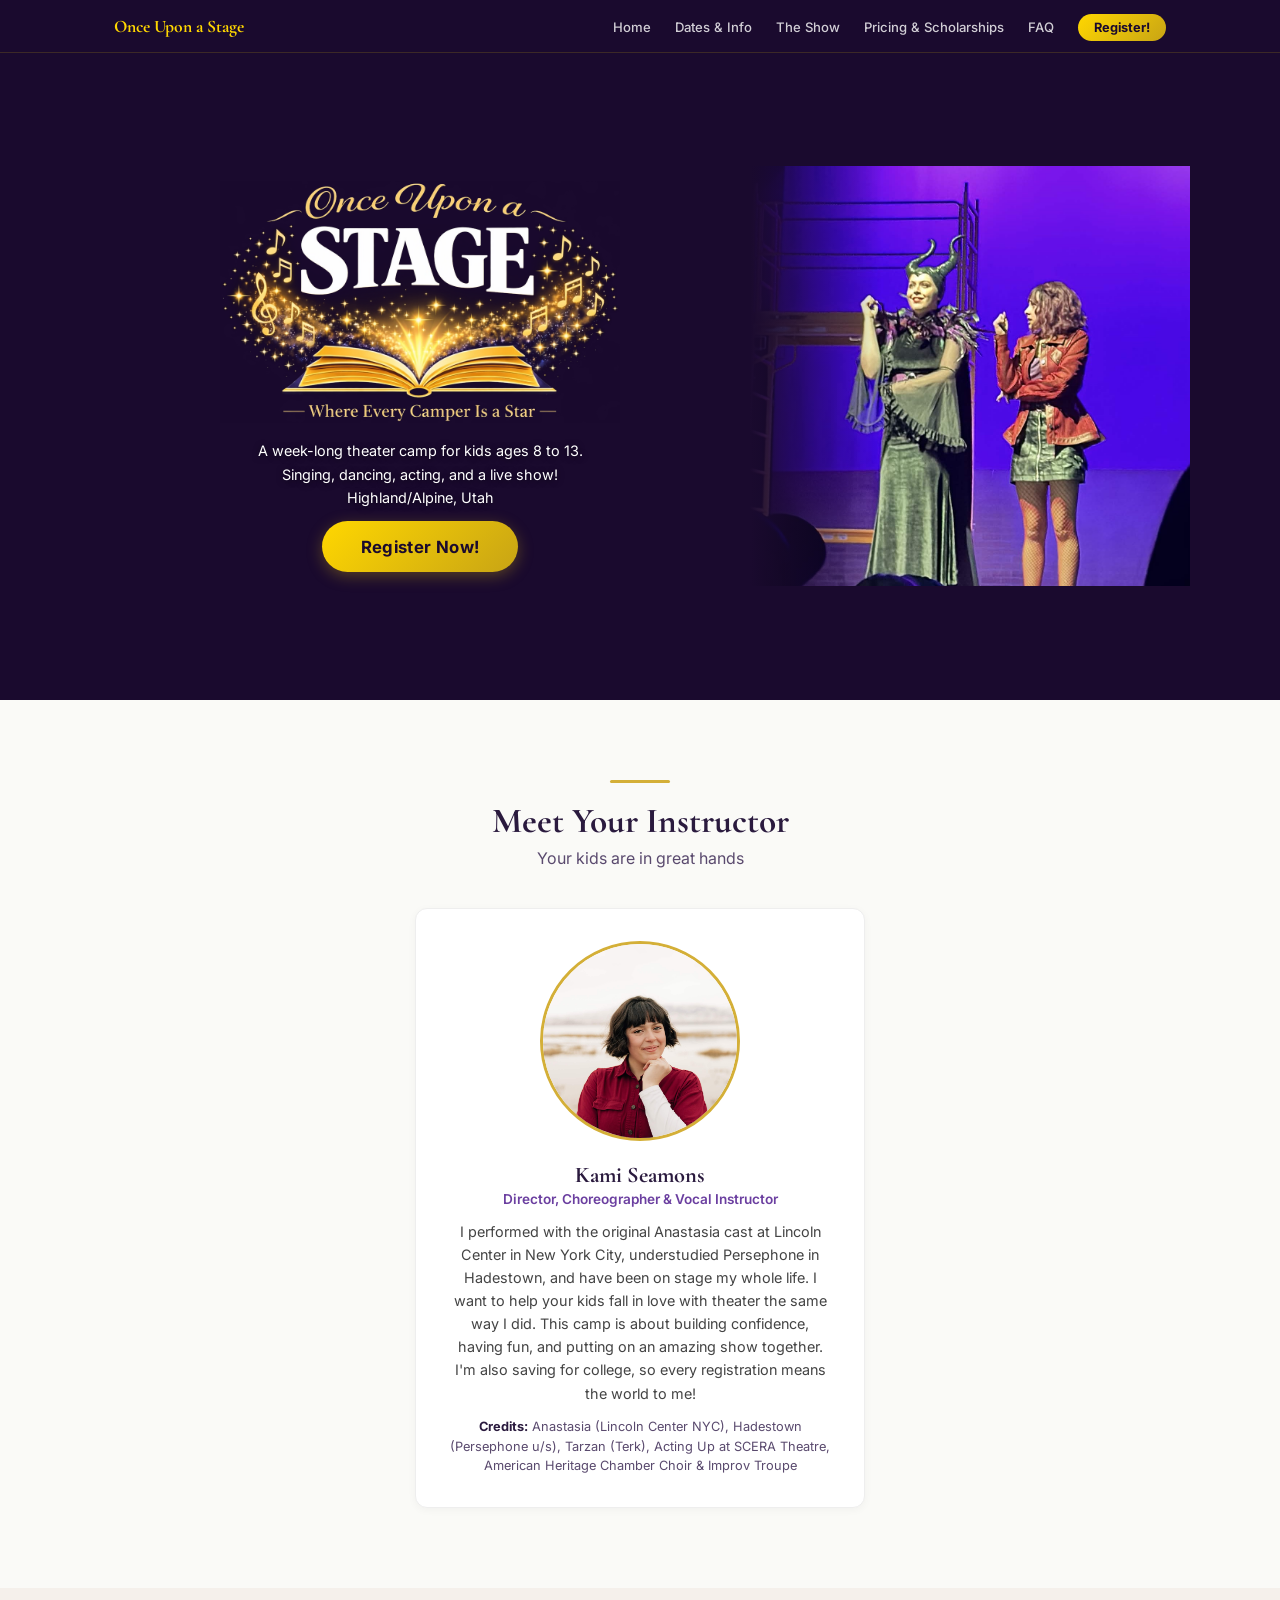
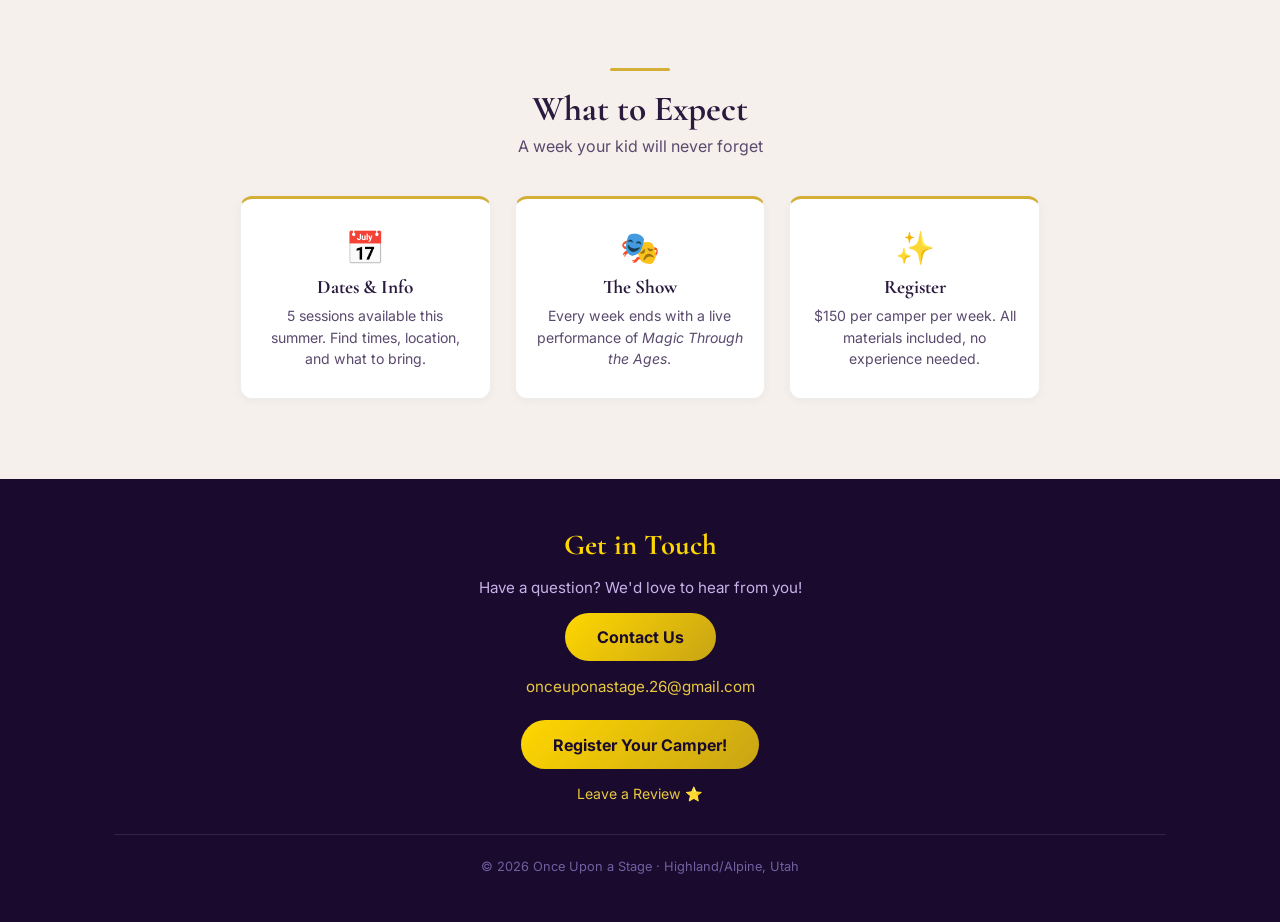
==== commit 0ba2ca9f: "Merge pricing and scholarships into one page, update nav" ====
--- a/index.html
+++ b/index.html
@@ -23,9 +23,8 @@
       <li><a href="index.html">Home</a></li>
       <li><a href="dates.html">Dates &amp; Info</a></li>
       <li><a href="show.html">The Show</a></li>
-      <li><a href="register.html">Pricing</a></li>
-      <li><a href="scholarships.html">Scholarships</a></li>
-      <li><a href="faq.html">FAQ</a></li>
+      <li><a href="register.html">Pricing &amp; Scholarships</a></li>
+            <li><a href="faq.html">FAQ</a></li>
       <li><a href="https://forms.gle/SuDH2Sbjdi7FvH9w8" target="_blank" rel="noopener" class="nav-cta">Register!</a></li>
     </ul>
   </div>
--- a/styles.css
+++ b/styles.css
@@ -23,6 +23,13 @@
     color: var(--text-body);
     background: var(--cream);
     overflow-x: hidden;
+    display: flex;
+    flex-direction: column;
+    min-height: 100vh;
+  }
+
+  .footer {
+    margin-top: auto;
   }
 
   .container {
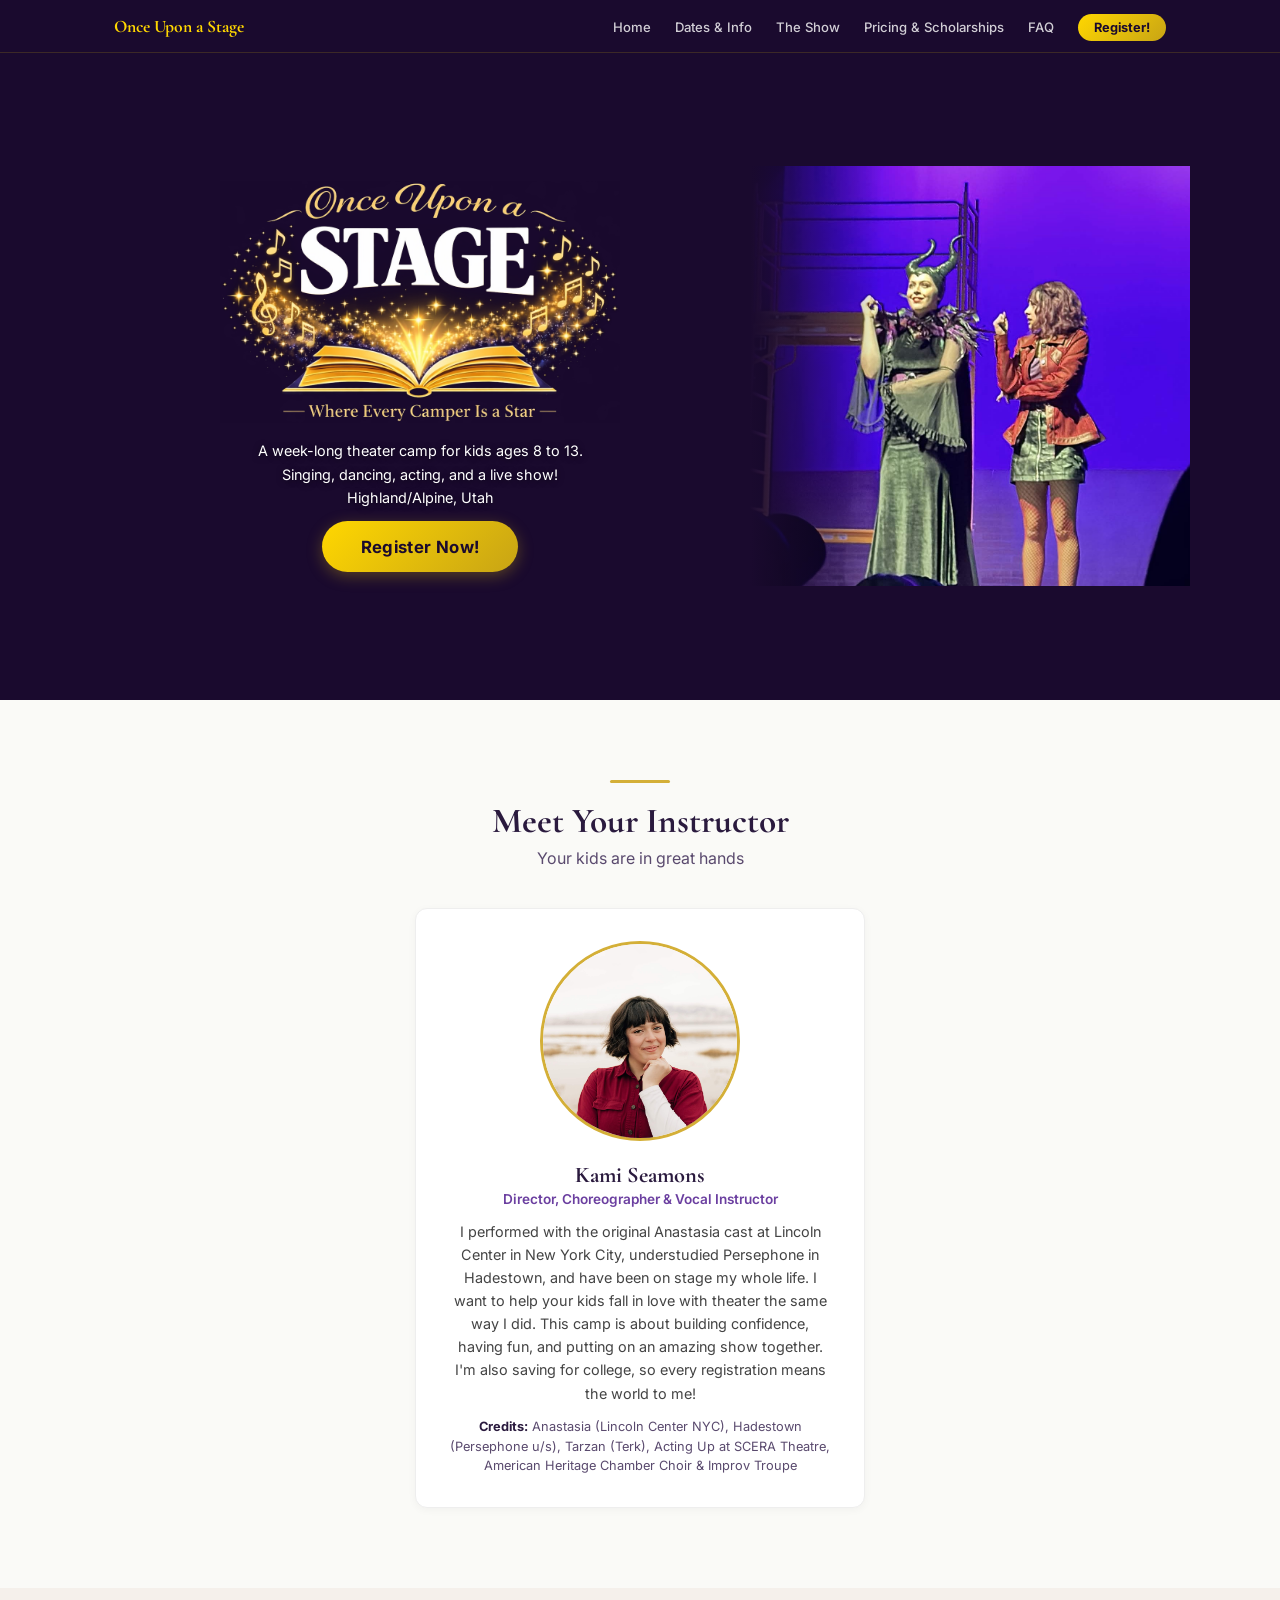
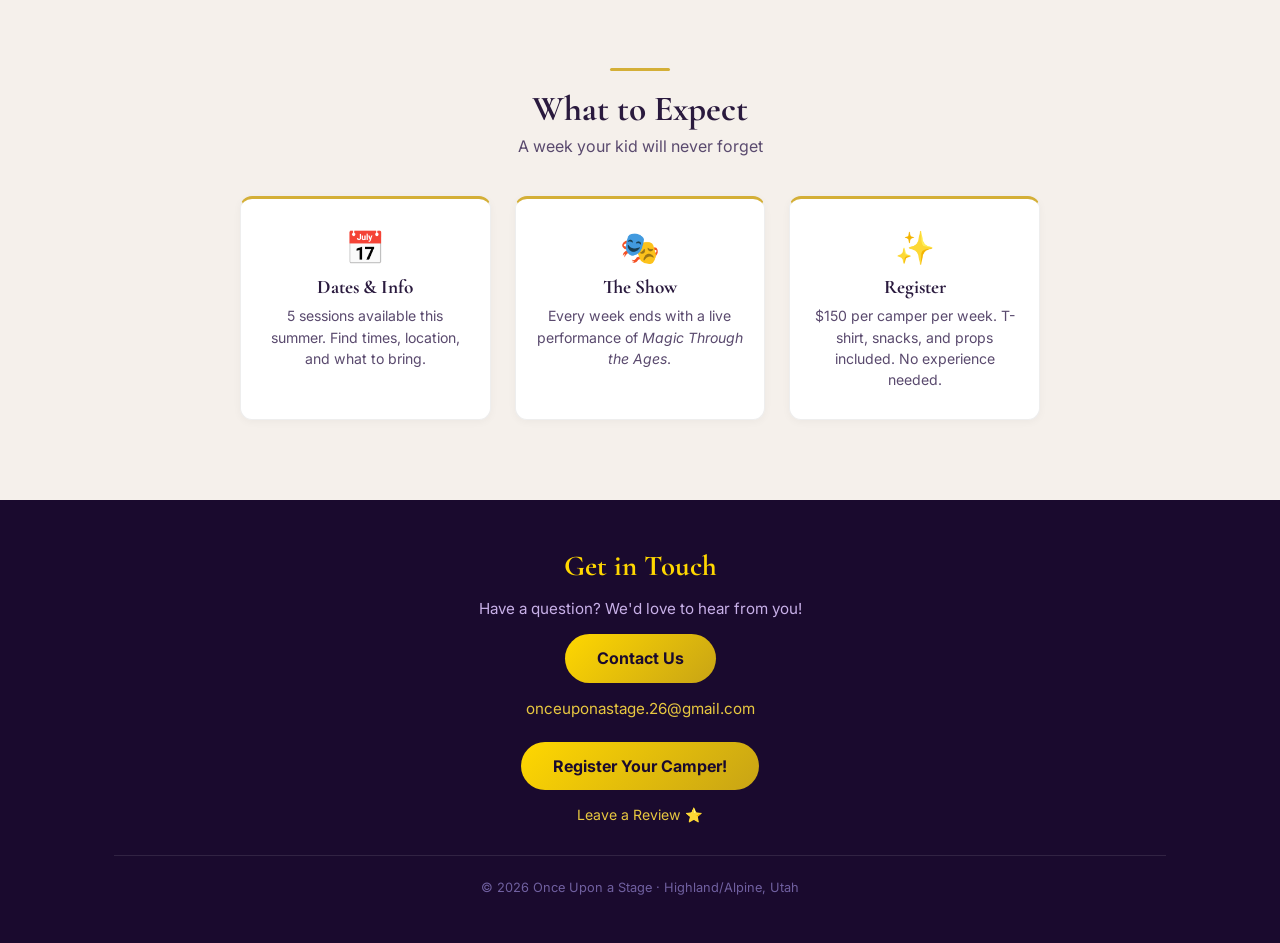
==== commit c1c56aee: "Fix materials wording, add early bird + sibling discounts" ====
--- a/index.html
+++ b/index.html
@@ -83,7 +83,7 @@
       <a href="register.html" class="overview-card">
         <div class="overview-icon">✨</div>
         <h3>Register</h3>
-        <p>$150 per camper per week. All materials included, no experience needed.</p>
+        <p>$150 per camper per week. T-shirt, snacks, and props included. No experience needed.</p>
       </a>
     </div>
   </div>
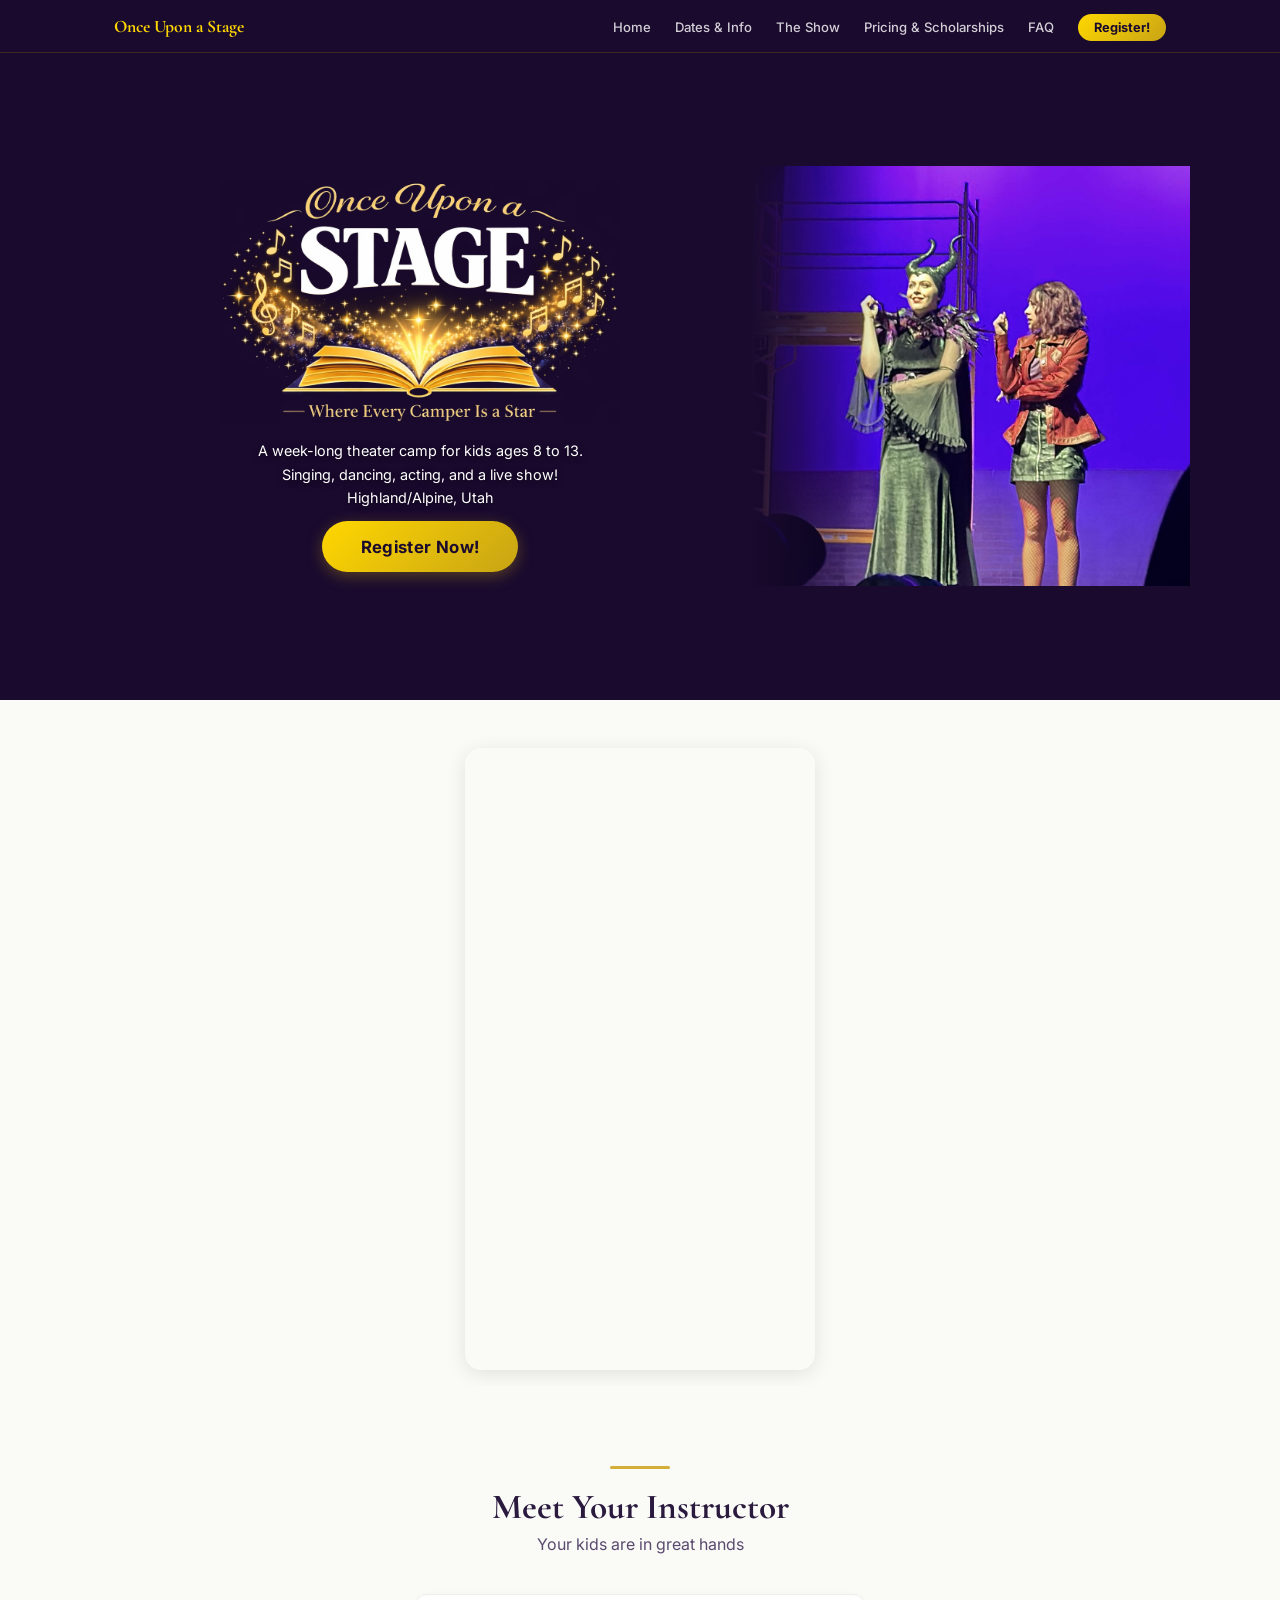
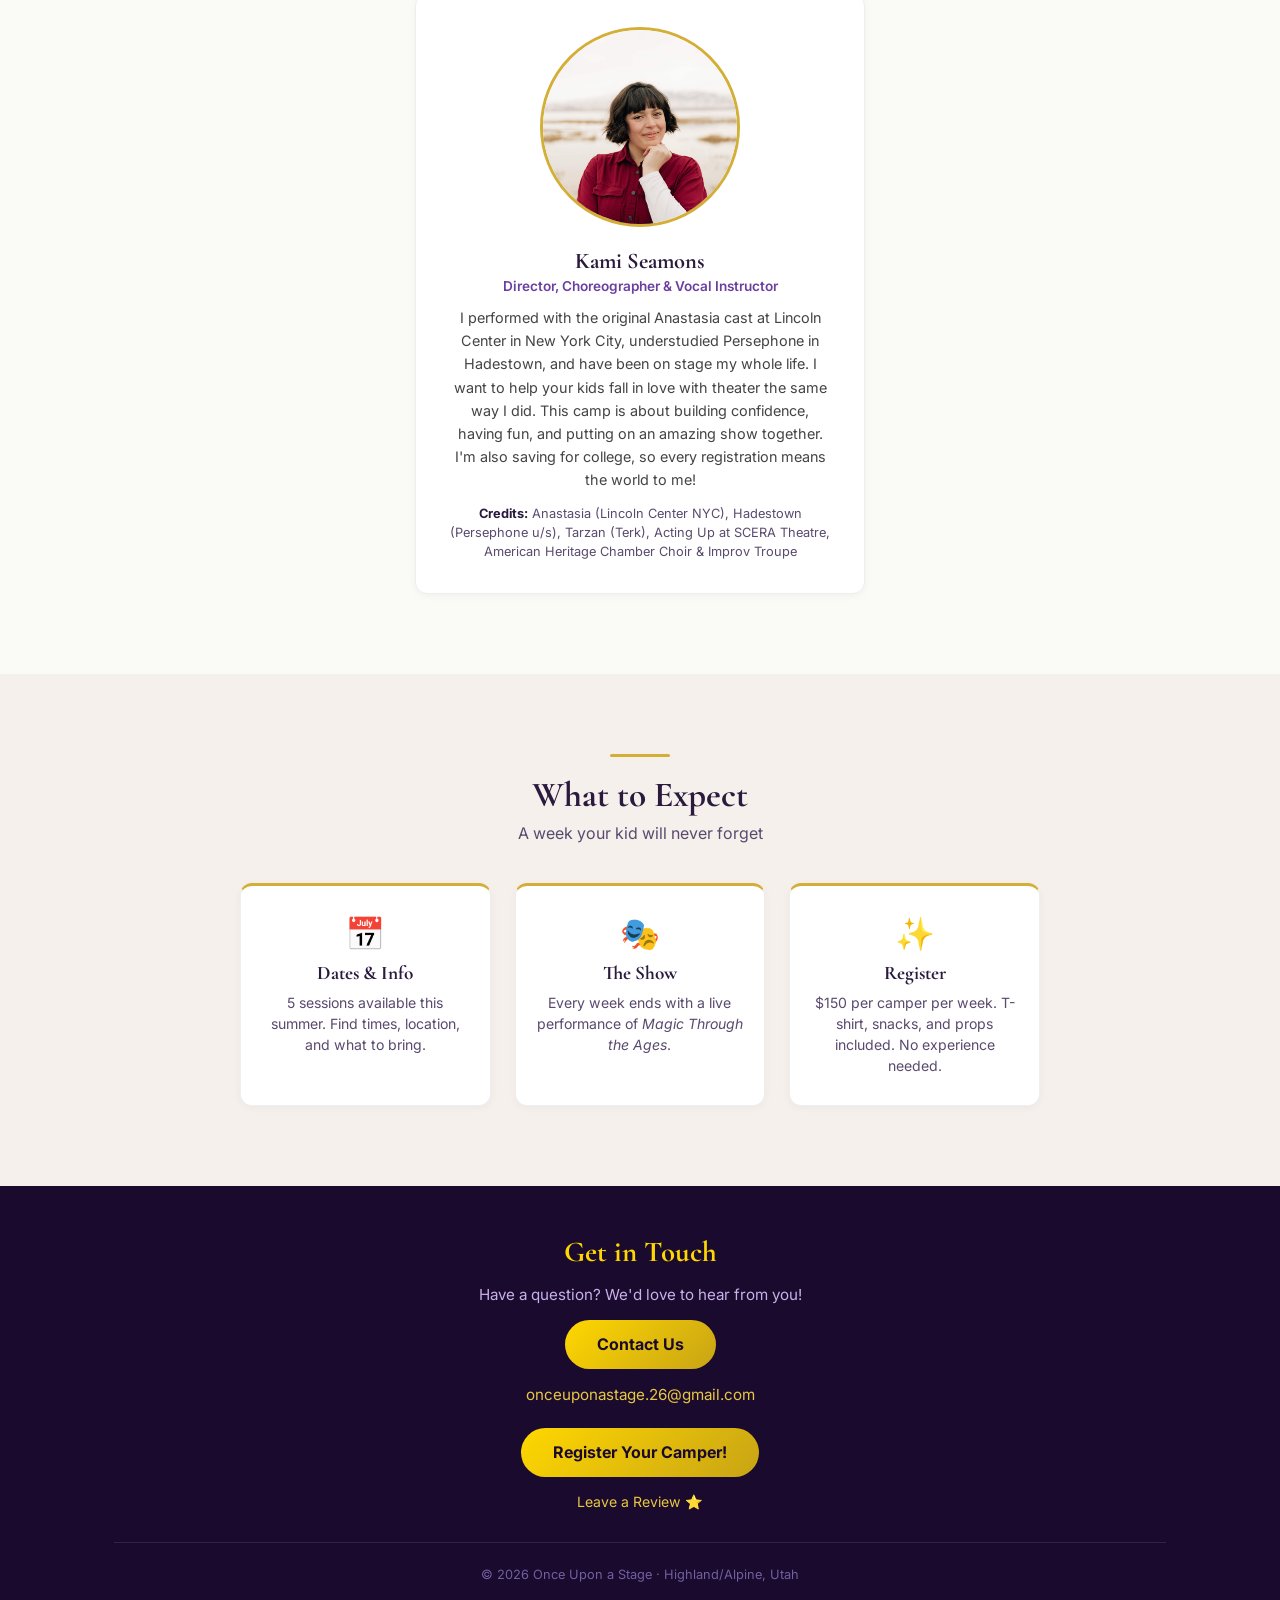
==== commit 0b33300e: "Embed intro video on home page" ====
--- a/index.html
+++ b/index.html
@@ -39,6 +39,15 @@
       <a href="https://forms.gle/SuDH2Sbjdi7FvH9w8" target="_blank" rel="noopener" class="btn-primary btn-gold">Register Now!</a>
     </div>
     <div class="hero-image"></div>
+  </div>
+</section>
+
+<!-- VIDEO -->
+<section style="background:var(--cream);padding:3rem 0 1rem;">
+  <div class="container" style="text-align:center;">
+    <div style="max-width:350px;margin:0 auto;border-radius:16px;overflow:hidden;box-shadow:0 4px 20px rgba(0,0,0,0.1);">
+      <iframe width="350" height="622" src="https://www.youtube.com/embed/_LMW19QkNj4" frameborder="0" allow="accelerometer; autoplay; clipboard-write; encrypted-media; gyroscope; picture-in-picture" allowfullscreen style="display:block;width:100%;aspect-ratio:9/16;height:auto;"></iframe>
+    </div>
   </div>
 </section>
 
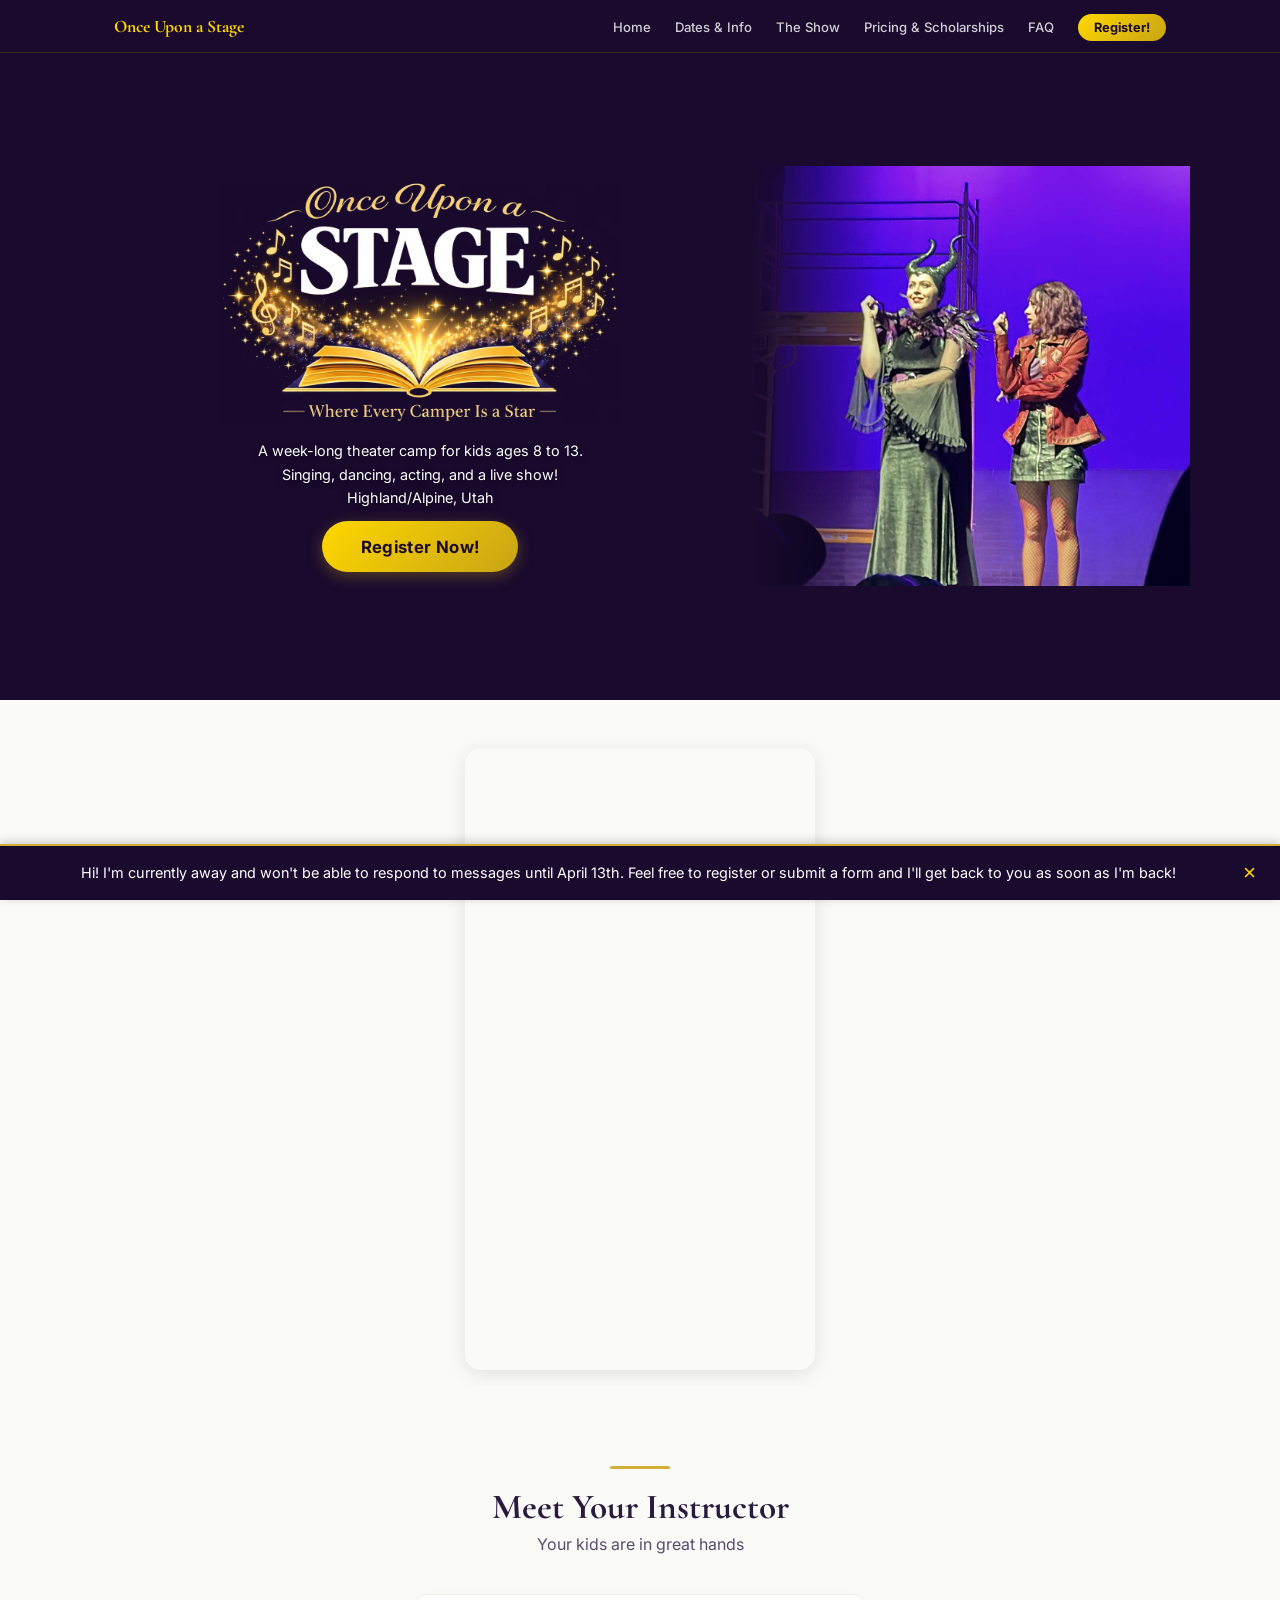
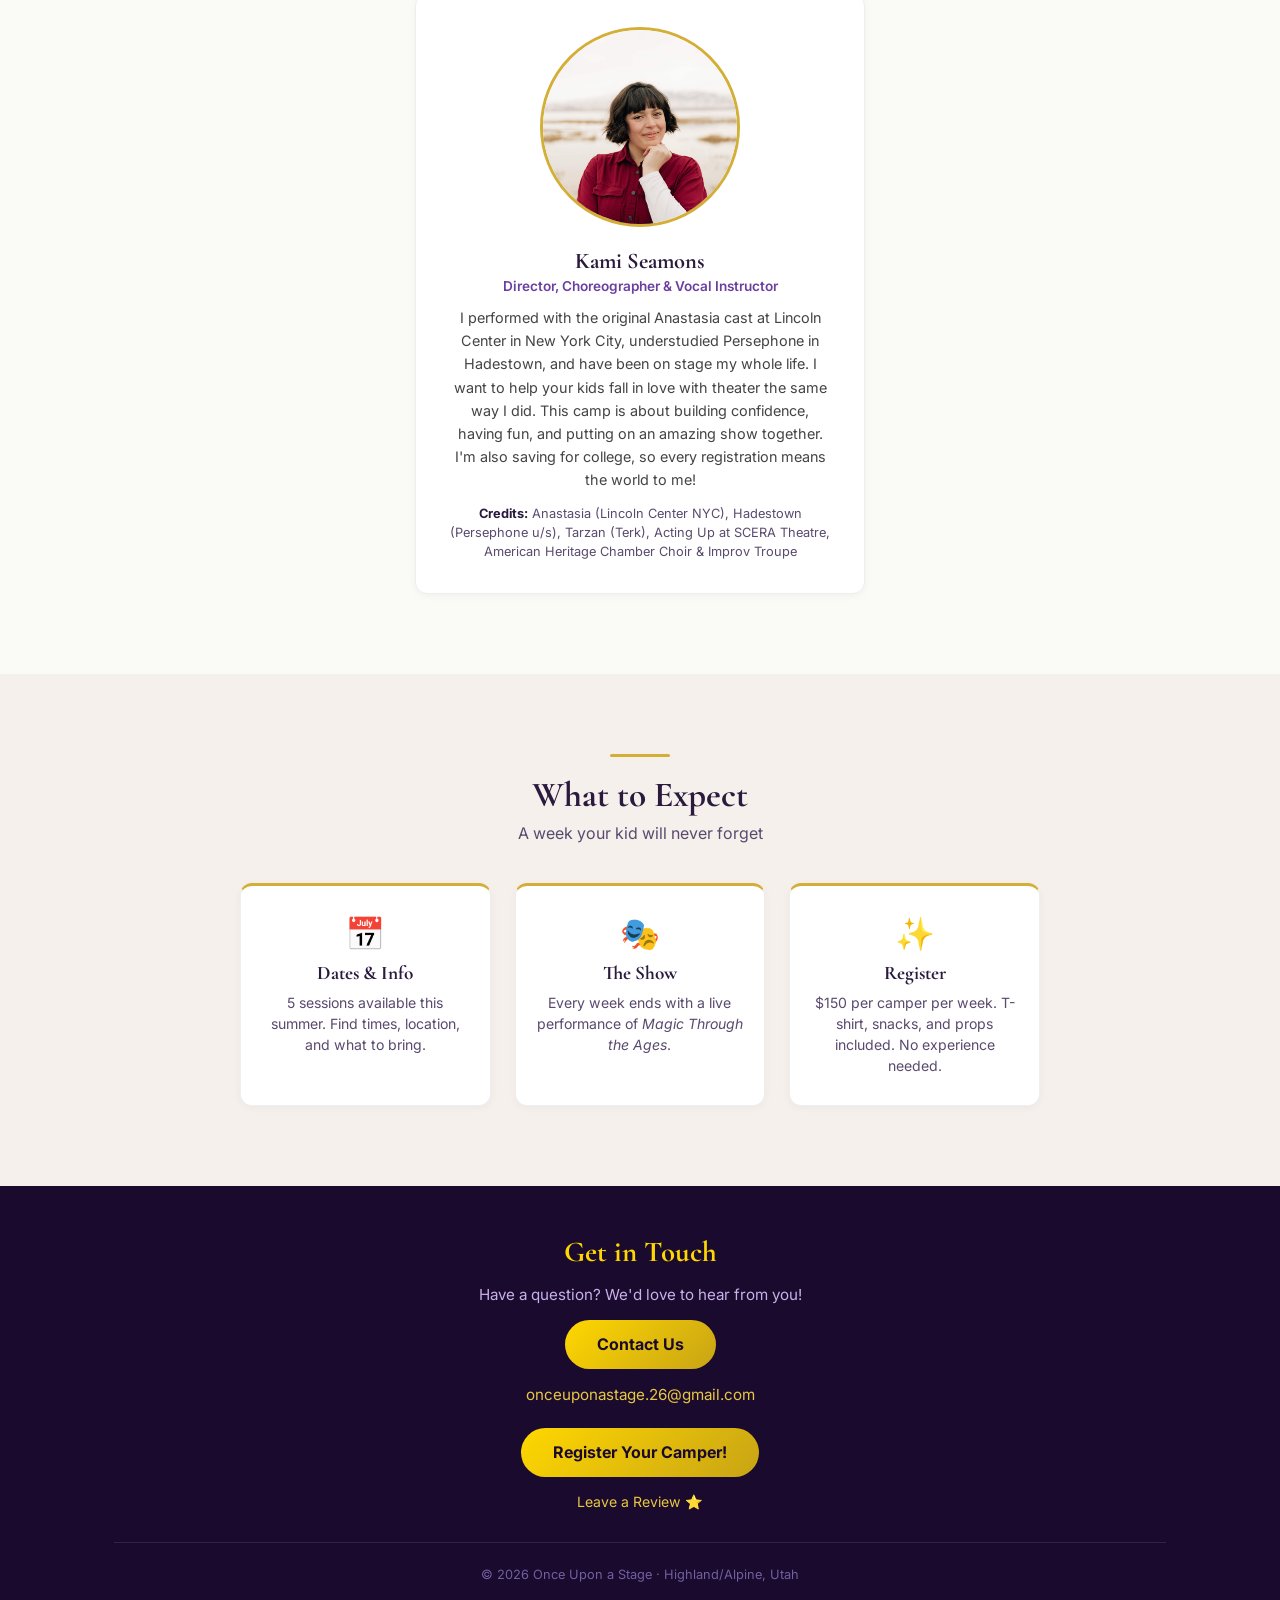
==== commit 9e4ed4b9: "Add away notice banner - back April 13" ====
--- a/index.html
+++ b/index.html
@@ -126,5 +126,11 @@
   });
 </script>
 
+
+<!-- NOTICE BANNER -->
+<div class="notice-banner" id="noticeBanner">
+  Hi! I'm currently away and won't be able to respond to messages until April 13th. Feel free to register or submit a form and I'll get back to you as soon as I'm back!
+  <button class="notice-close" onclick="document.getElementById('noticeBanner').style.display='none'">&times;</button>
+</div>
 </body>
 </html>
--- a/styles.css
+++ b/styles.css
@@ -1028,3 +1028,37 @@
     .show-songs { grid-template-columns: 1fr; }
     .show-songs-last-row { flex-direction: column; align-items: center; }
   }
+
+/* ── NOTICE BANNER ── */
+.notice-banner {
+  position: fixed;
+  bottom: 0;
+  left: 0;
+  right: 0;
+  background: var(--purple-dark);
+  color: #fff;
+  padding: 1rem 3rem 1rem 1.5rem;
+  text-align: center;
+  font-size: 0.9rem;
+  line-height: 1.5;
+  z-index: 200;
+  box-shadow: 0 -2px 10px rgba(0,0,0,0.2);
+  border-top: 2px solid var(--gold-muted);
+}
+
+.notice-banner a {
+  color: var(--gold-light);
+}
+
+.notice-close {
+  position: absolute;
+  top: 50%;
+  right: 1rem;
+  transform: translateY(-50%);
+  background: none;
+  border: none;
+  color: var(--gold-glow);
+  font-size: 1.4rem;
+  cursor: pointer;
+  padding: 0.2rem 0.5rem;
+}
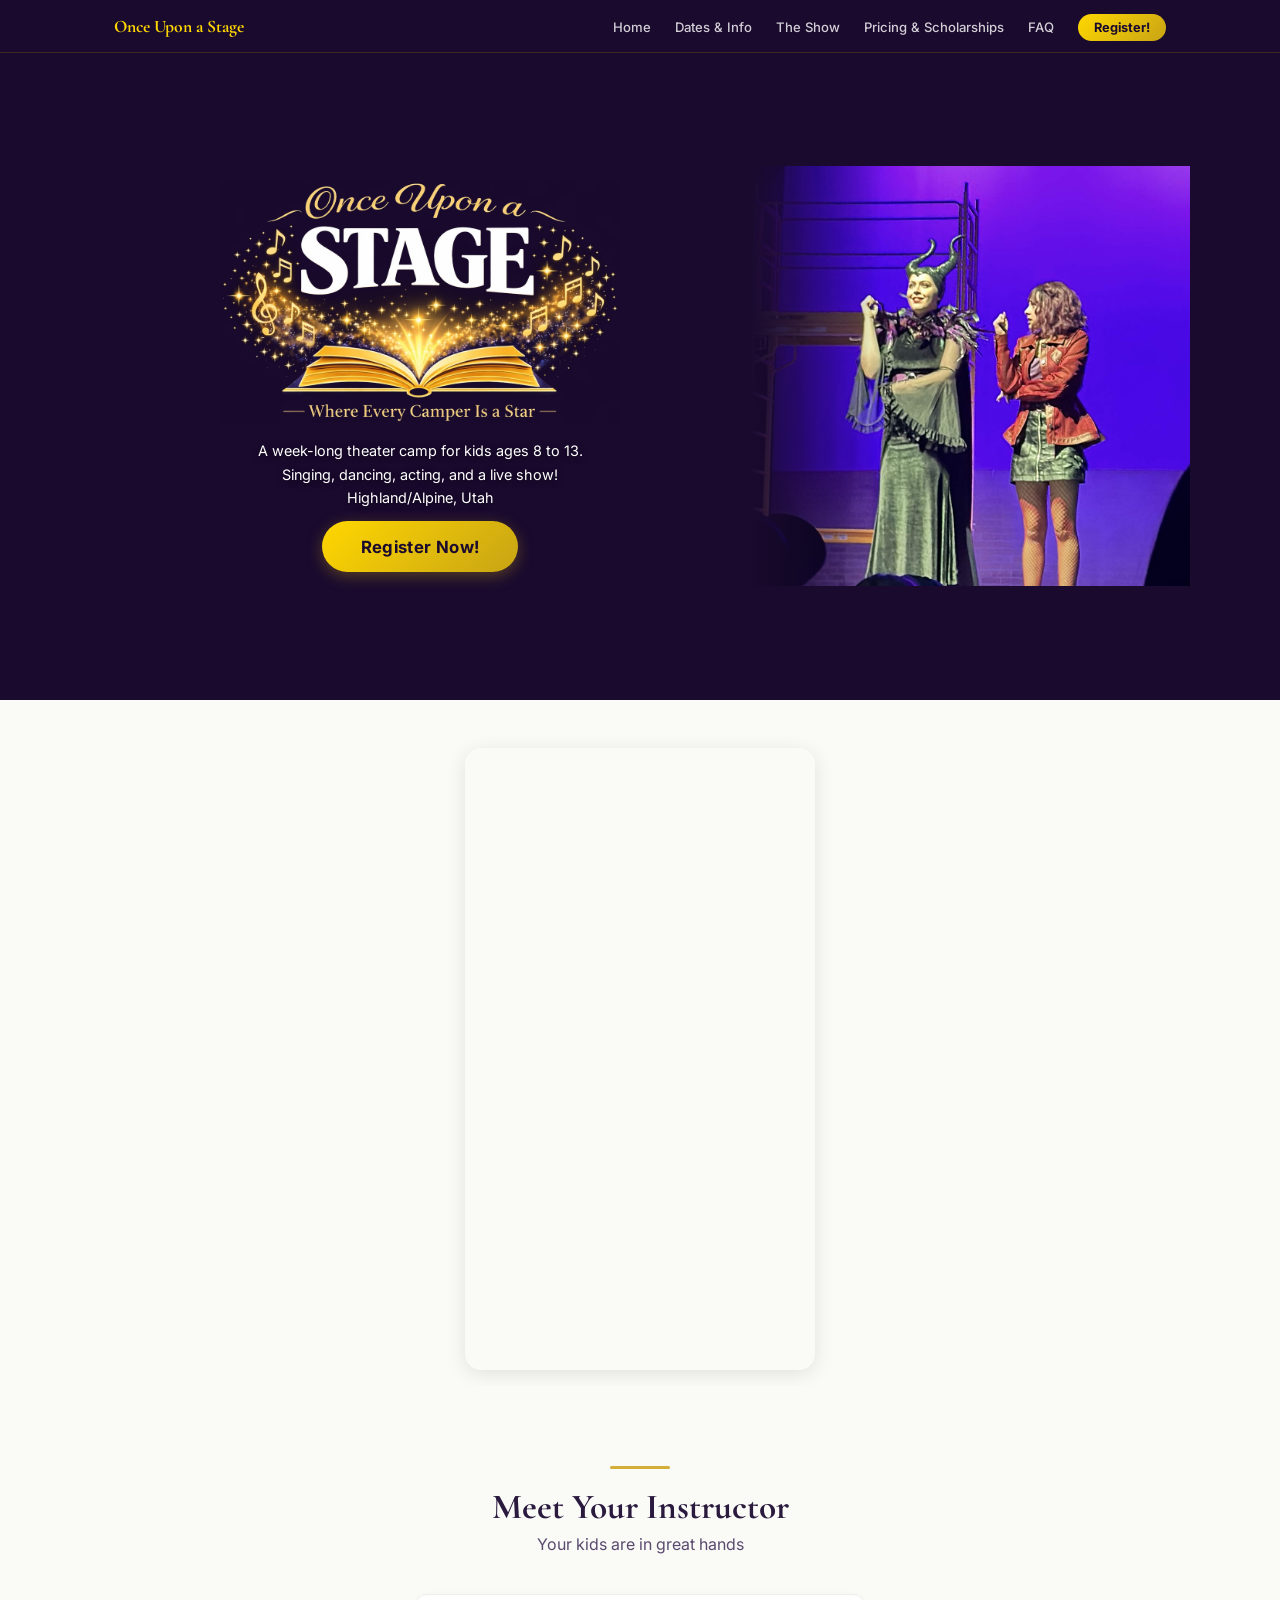
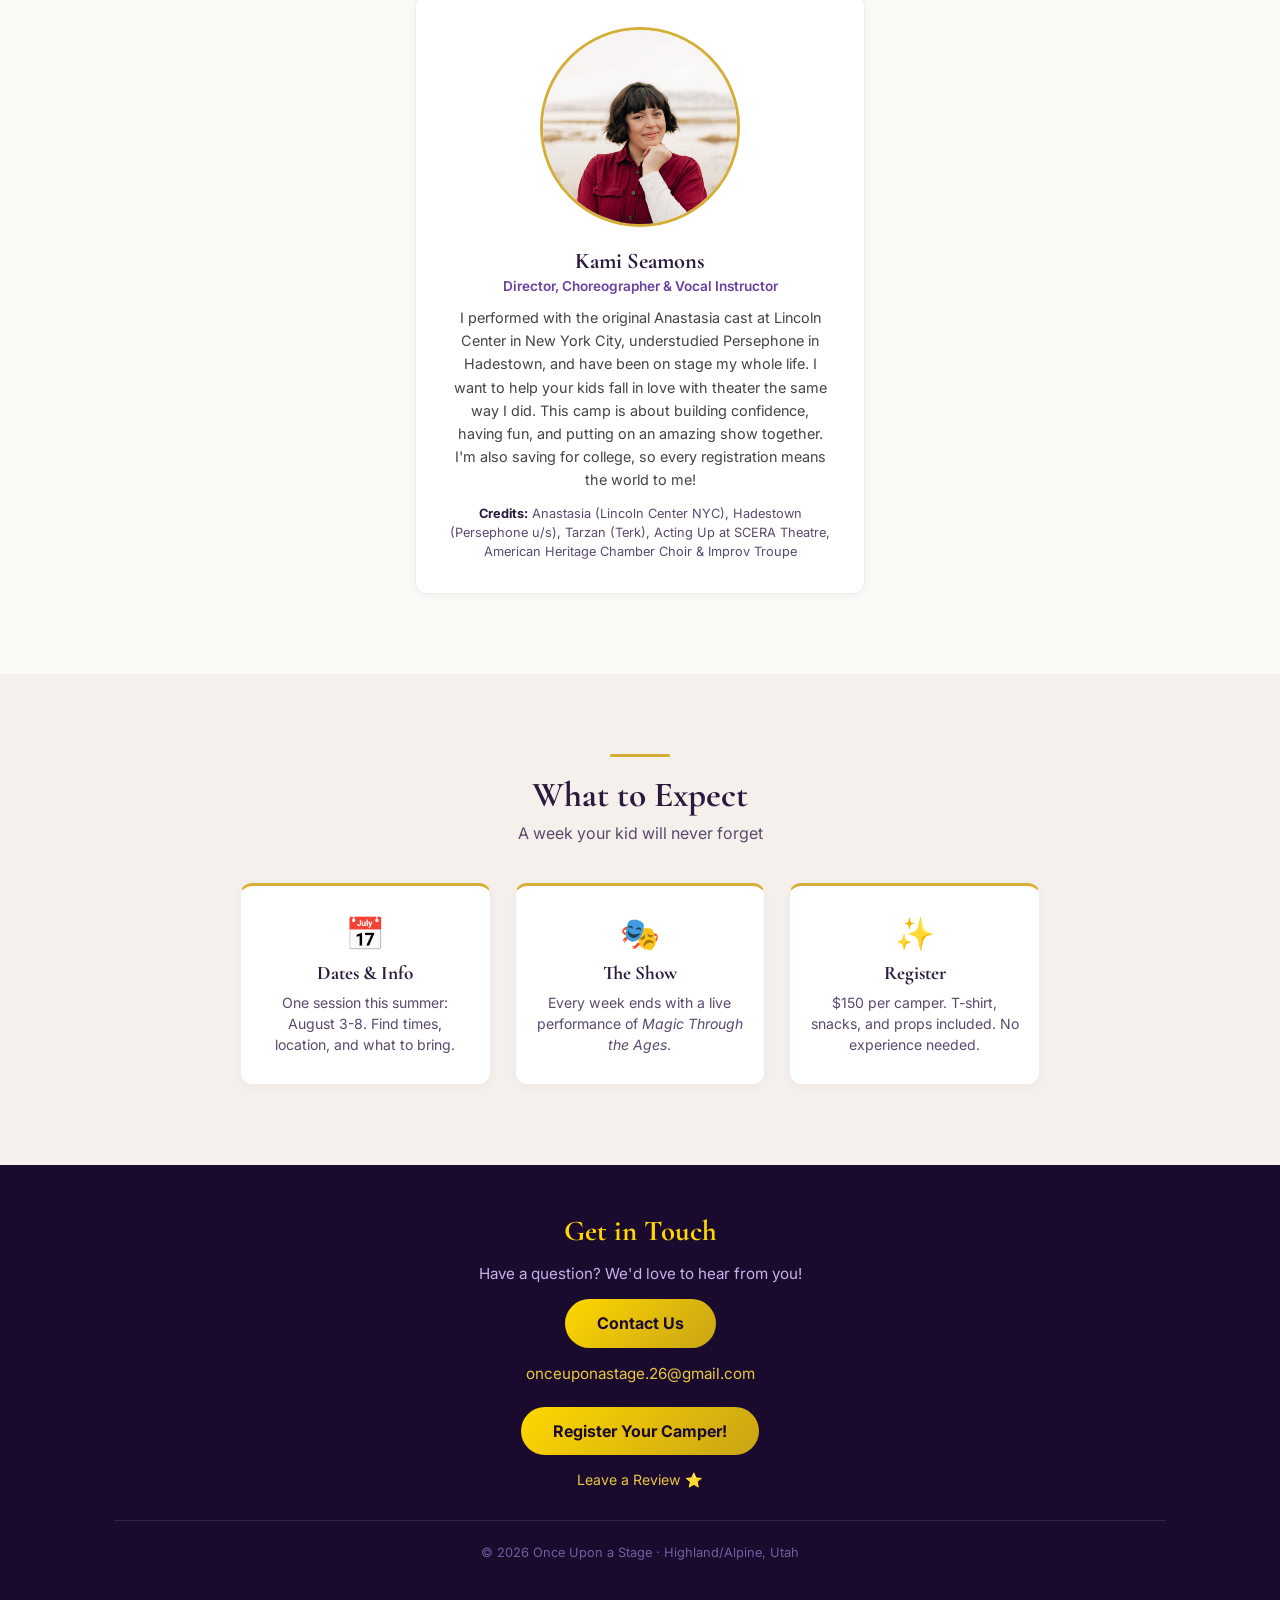
==== commit 27a43b1d: "Remove banner, update to single session Aug 3-8, remove early bird, update FAQ" ====
--- a/index.html
+++ b/index.html
@@ -82,7 +82,7 @@
       <a href="dates.html" class="overview-card">
         <div class="overview-icon">📅</div>
         <h3>Dates &amp; Info</h3>
-        <p>5 sessions available this summer. Find times, location, and what to bring.</p>
+        <p>One session this summer: August 3-8. Find times, location, and what to bring.</p>
       </a>
       <a href="show.html" class="overview-card">
         <div class="overview-icon">🎭</div>
@@ -92,7 +92,7 @@
       <a href="register.html" class="overview-card">
         <div class="overview-icon">✨</div>
         <h3>Register</h3>
-        <p>$150 per camper per week. T-shirt, snacks, and props included. No experience needed.</p>
+        <p>$150 per camper. T-shirt, snacks, and props included. No experience needed.</p>
       </a>
     </div>
   </div>
@@ -127,10 +127,5 @@
 </script>
 
 
-<!-- NOTICE BANNER -->
-<div class="notice-banner" id="noticeBanner">
-  Hi! I'm currently away and won't be able to respond to messages until April 13th. Feel free to register or submit a form and I'll get back to you as soon as I'm back!
-  <button class="notice-close" onclick="document.getElementById('noticeBanner').style.display='none'">&times;</button>
-</div>
 </body>
 </html>
--- a/styles.css
+++ b/styles.css
@@ -1027,38 +1027,4 @@
     .learn-grid { grid-template-columns: 1fr; max-width: 350px; margin-left: auto; margin-right: auto; }
     .show-songs { grid-template-columns: 1fr; }
     .show-songs-last-row { flex-direction: column; align-items: center; }
-  }
-
-/* ── NOTICE BANNER ── */
-.notice-banner {
-  position: fixed;
-  bottom: 0;
-  left: 0;
-  right: 0;
-  background: var(--purple-dark);
-  color: #fff;
-  padding: 1rem 3rem 1rem 1.5rem;
-  text-align: center;
-  font-size: 0.9rem;
-  line-height: 1.5;
-  z-index: 200;
-  box-shadow: 0 -2px 10px rgba(0,0,0,0.2);
-  border-top: 2px solid var(--gold-muted);
-}
-
-.notice-banner a {
-  color: var(--gold-light);
-}
-
-.notice-close {
-  position: absolute;
-  top: 50%;
-  right: 1rem;
-  transform: translateY(-50%);
-  background: none;
-  border: none;
-  color: var(--gold-glow);
-  font-size: 1.4rem;
-  cursor: pointer;
-  padding: 0.2rem 0.5rem;
-}
+  }
